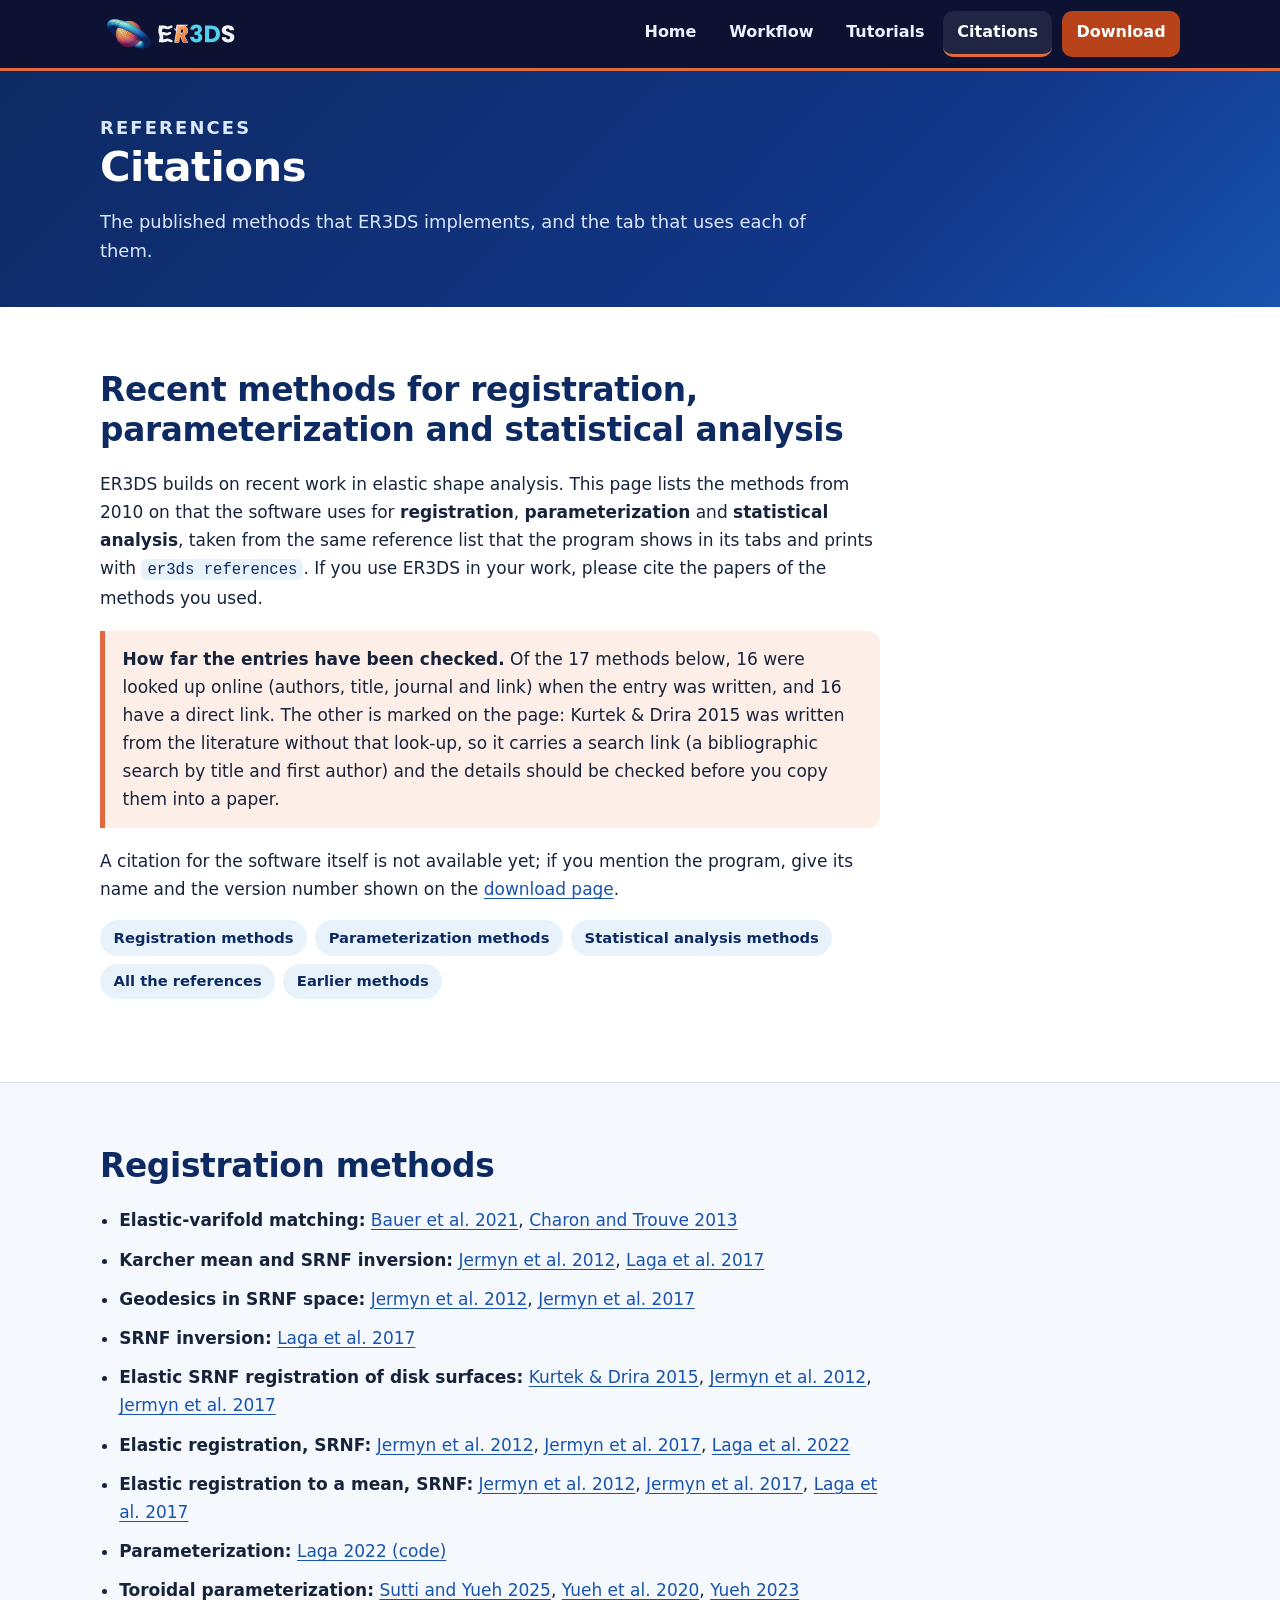
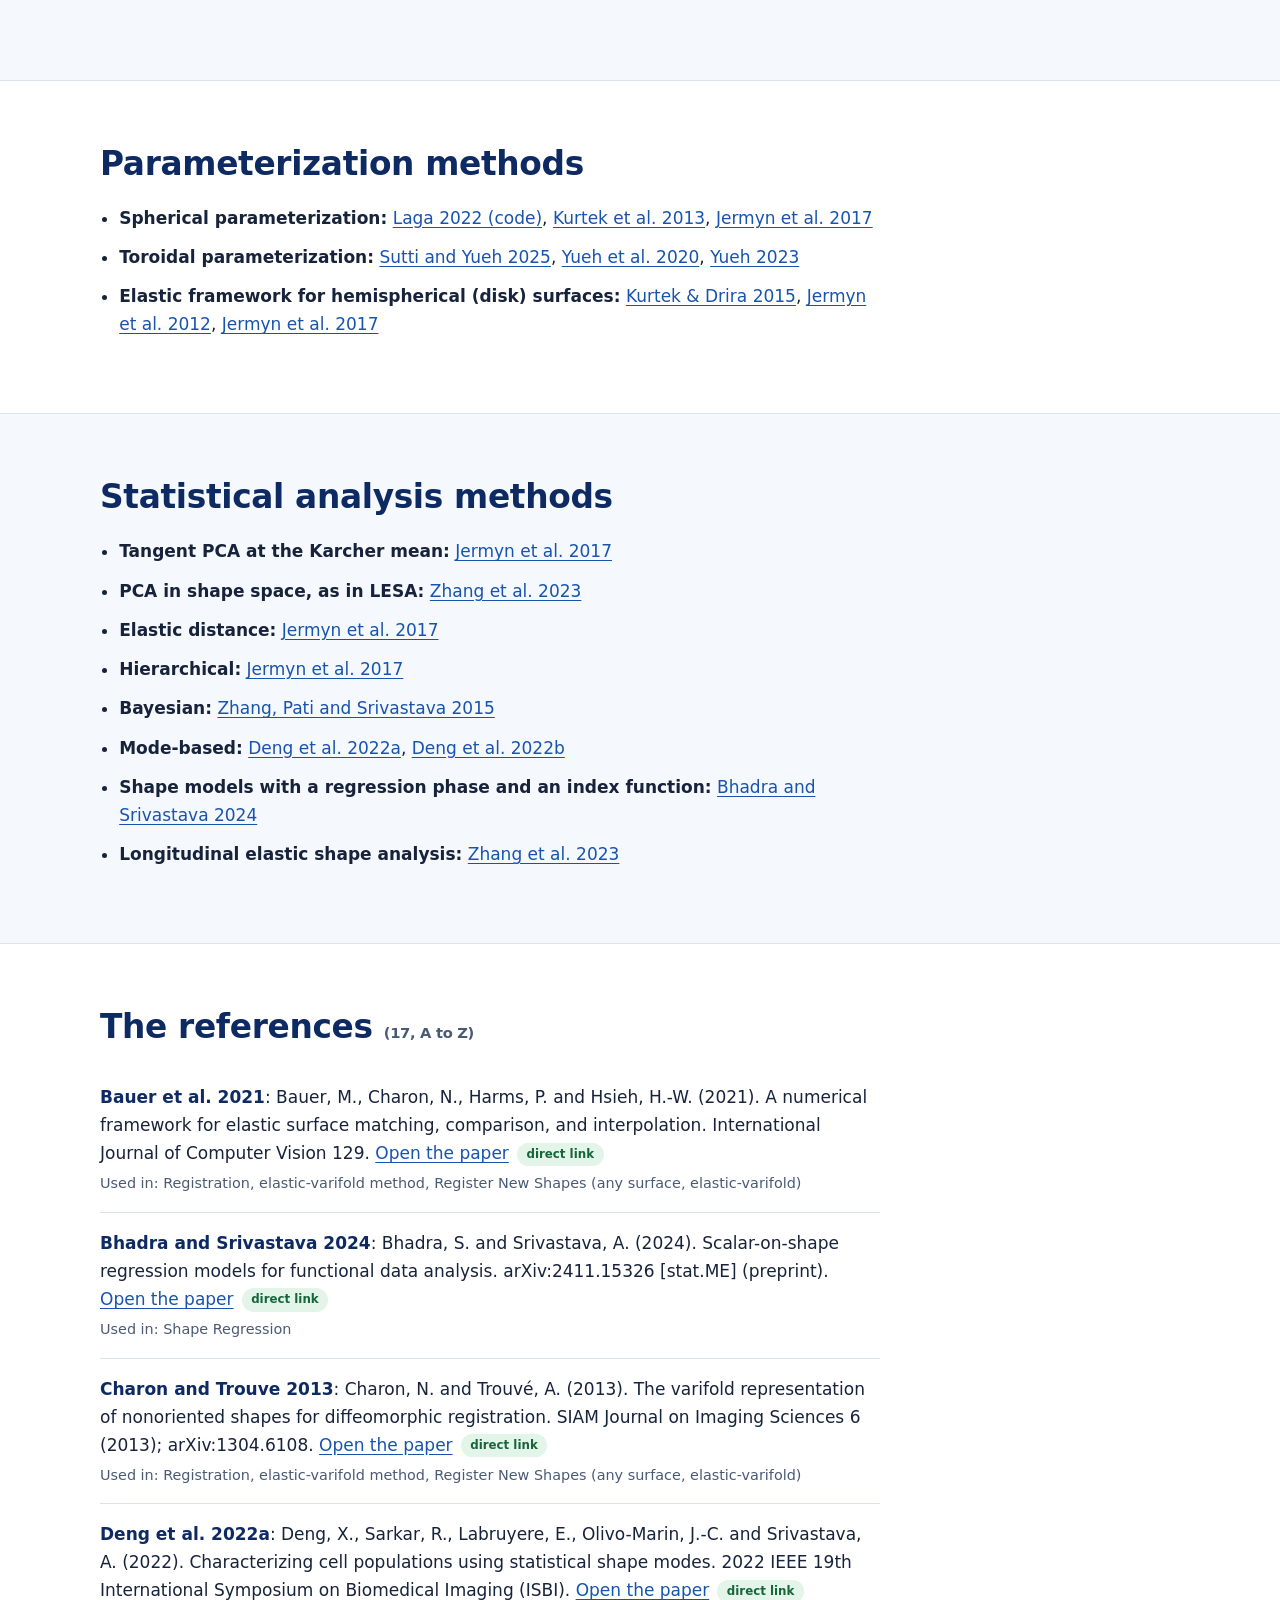
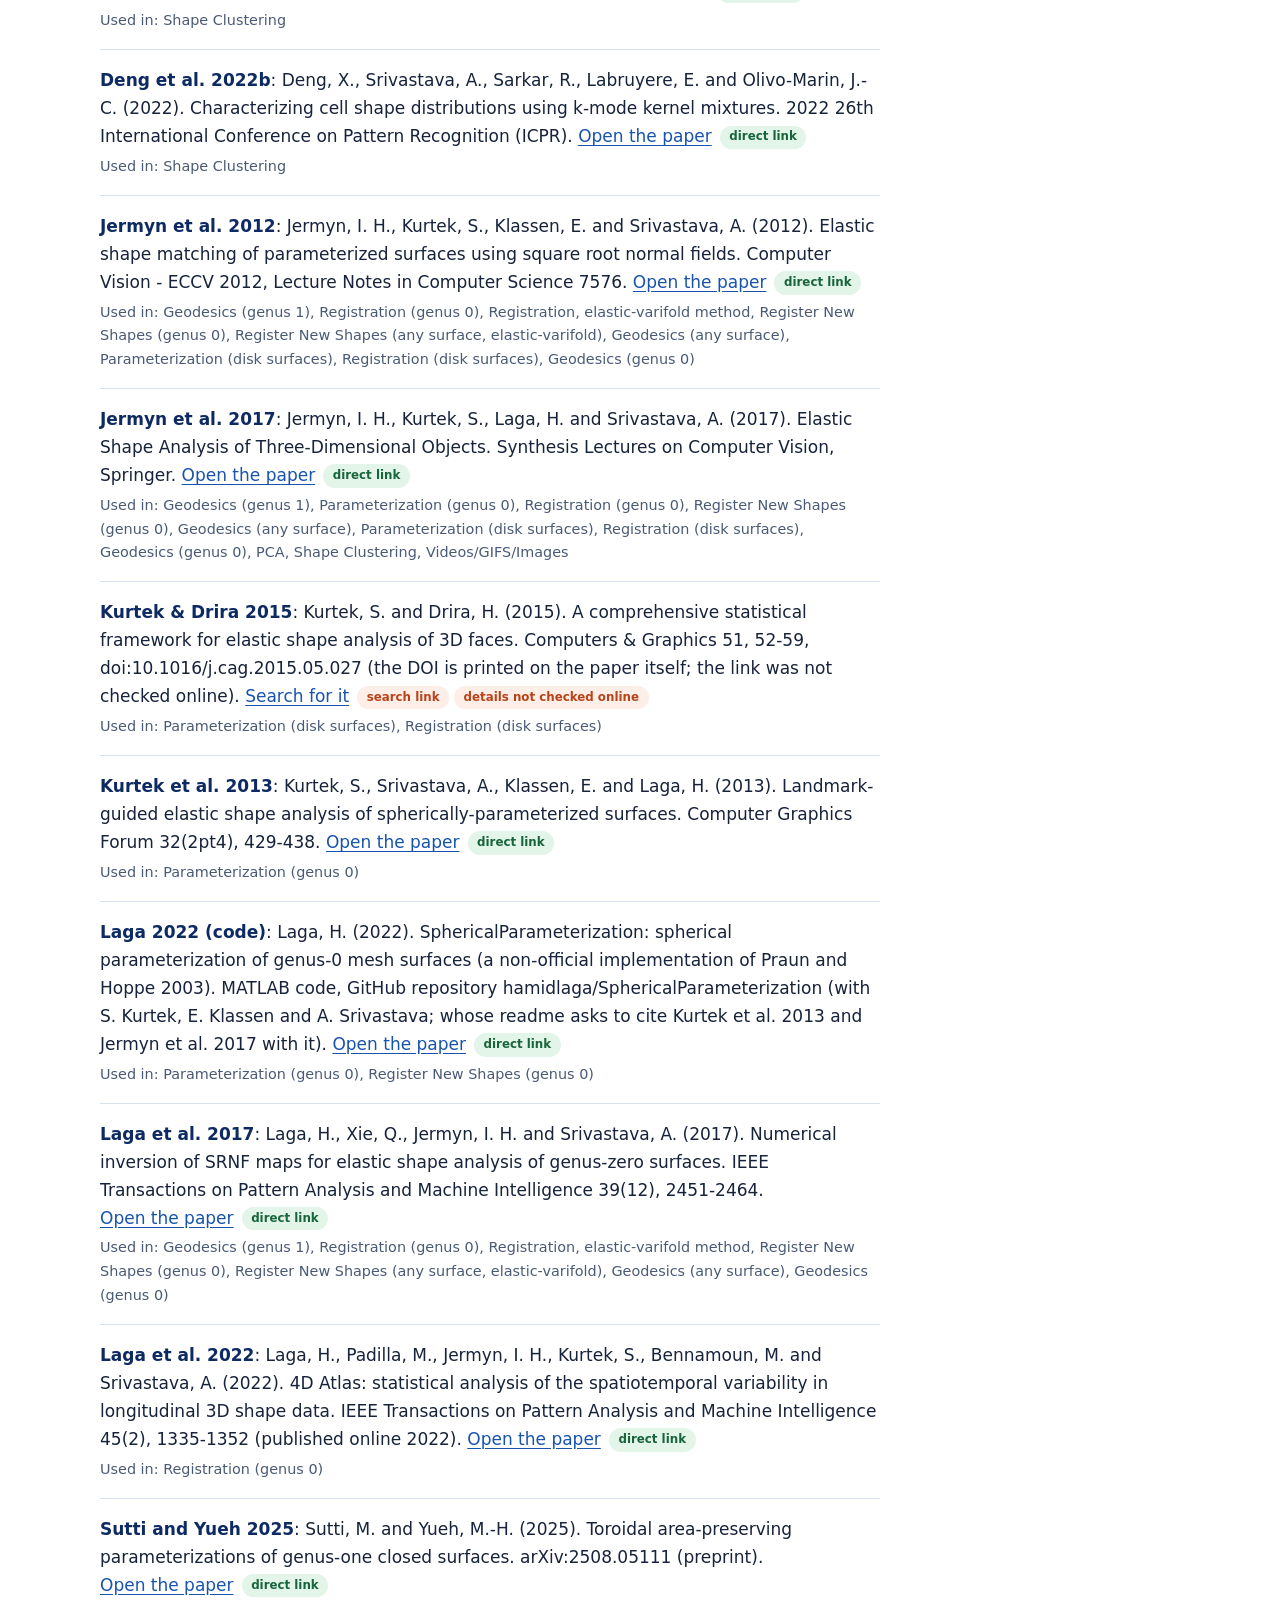
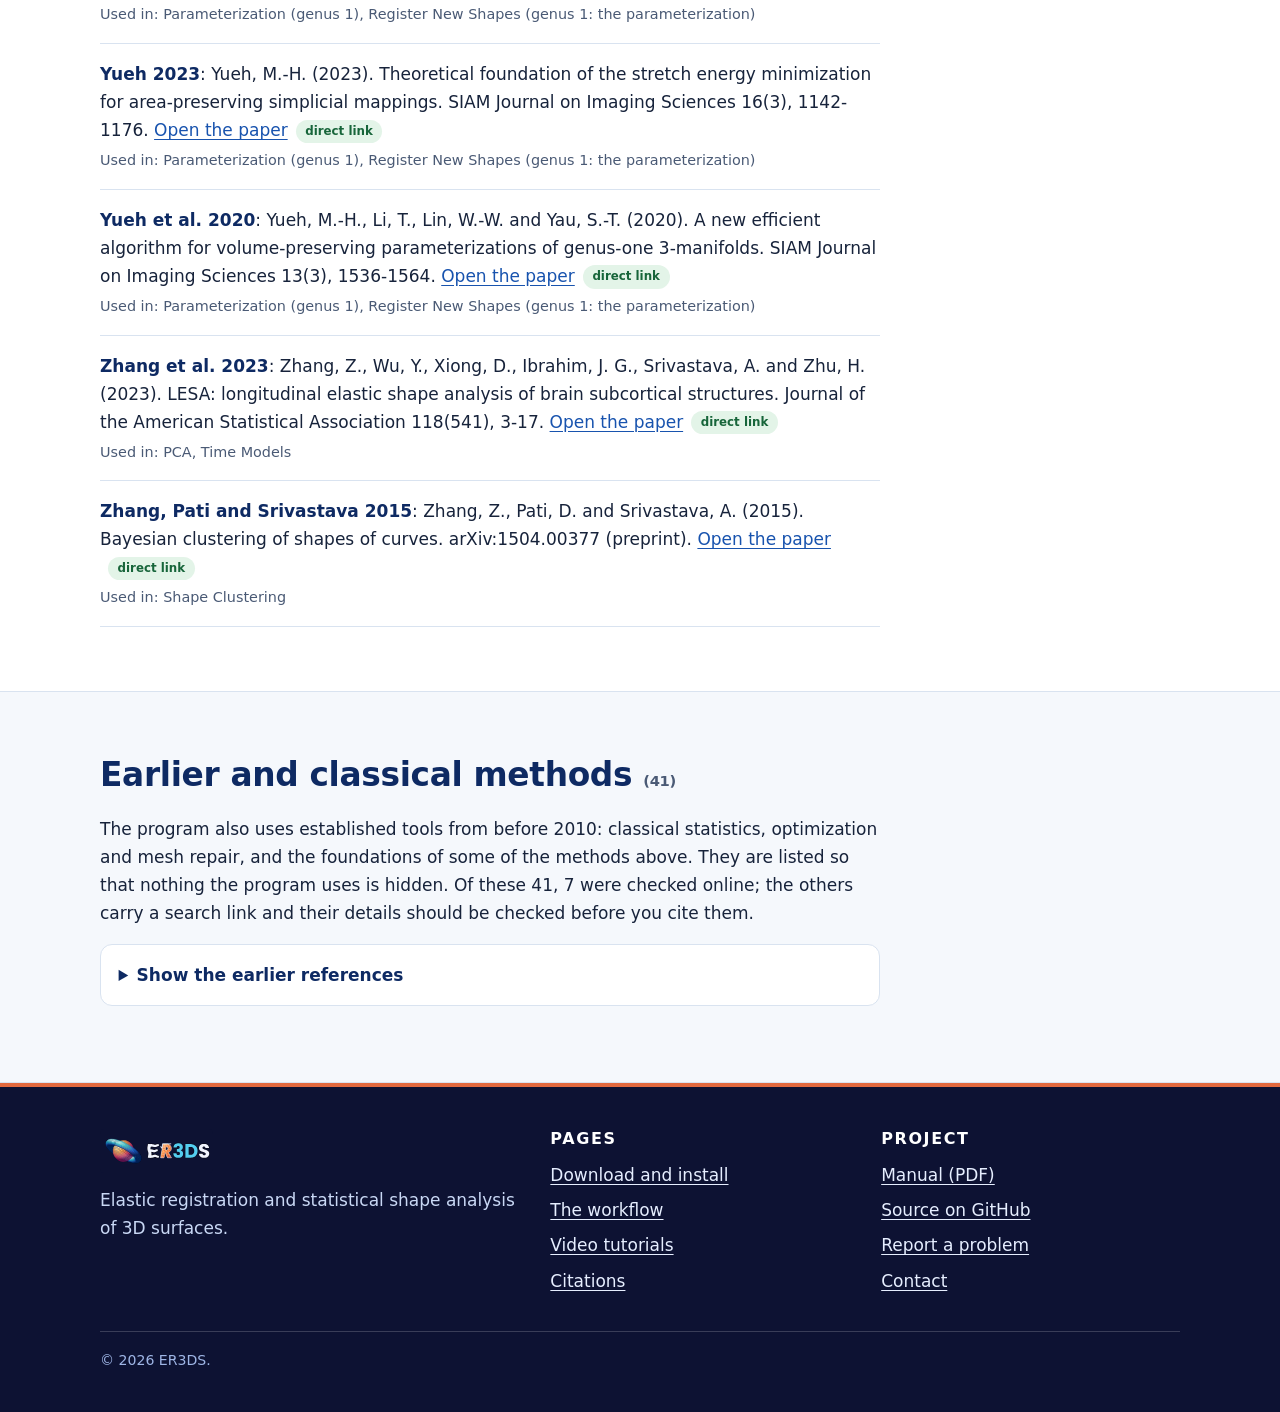
==== citations.html @ e9423f09 "Add files via upload" ====
<!DOCTYPE html>
<html lang="en">
<head>
<meta charset="utf-8">
<meta name="viewport" content="width=device-width, initial-scale=1">
<title>Citations: the methods behind ER3DS</title>
<meta name="description" content="The published methods used by ER3DS for registration, parameterization, statistics and visualization, with their references and the tab that uses each.">
<meta name="theme-color" content="#0e2a63">
<link rel="icon" href="favicon.ico" sizes="any">
<link rel="icon" type="image/png" sizes="32x32" href="assets/img/icon_32.png">
<link rel="apple-touch-icon" href="assets/img/icon_256.png">
<meta property="og:type" content="website">
<meta property="og:title" content="Citations: the methods behind ER3DS">
<meta property="og:description" content="The published methods used by ER3DS for registration, parameterization, statistics and visualization, with their references and the tab that uses each.">
<meta property="og:url" content="https://er3ds.github.io/er3ds/citations.html">
<meta property="og:image" content="https://er3ds.github.io/er3ds/assets/img/og-image.png">
<link rel="stylesheet" href="assets/css/style.css">
<script src="assets/js/site.js" defer></script>
</head>
<body>
<!-- CHROME:HEADER:START -->
<a class="skip" href="#main">Skip to the content</a>
<header class="site-header">
  <div class="container">
    <a class="brand" href="index.html" aria-label="ER3DS, home page"><img src="assets/img/ER3DS_logo_lockup_dark.svg" alt="ER3DS" width="139" height="54"></a>
    <button class="nav-toggle" type="button" aria-controls="site-nav" aria-expanded="false">Menu</button>
    <nav class="site-nav" id="site-nav" aria-label="Main">
      <ul>
        <li><a href="index.html">Home</a></li>
        <li><a href="workflow.html">Workflow</a></li>
        <li><a href="tutorials.html">Tutorials</a></li>
        <li><a href="citations.html" aria-current="page">Citations</a></li>
        <li><a class="nav-cta" href="download.html">Download</a></li>
      </ul>
    </nav>
  </div>
</header>
<!-- CHROME:HEADER:END -->
<main id="main">
<div class="page-hero"><div class="container"><p class="eyebrow">References</p><h1>Citations</h1><p>The published methods that ER3DS implements, and the tab that uses each of them.</p></div></div>
<!-- CITATIONS:START (generated by tools/build_citations.py: do not edit by hand) -->
<section>
<div class="container narrow">
<h2>Recent methods for registration, parameterization and statistical analysis</h2>
<p>ER3DS builds on recent work in elastic shape analysis. This page lists the methods from 2010 on that the software uses for <strong>registration</strong>, <strong>parameterization</strong> and <strong>statistical analysis</strong>, taken from the same reference list that the program shows in its tabs and prints with <code>er3ds references</code>. If you use ER3DS in your work, please cite the papers of the methods you used.</p>
<div class="note"><p><strong>How far the entries have been checked.</strong> Of the 17 methods below, 16 were looked up online (authors, title, journal and link) when the entry was written, and 16 have a direct link. The other is marked on the page: Kurtek &amp; Drira 2015 was written from the literature without that look-up, so it carries a search link (a bibliographic search by title and first author) and the details should be checked before you copy them into a paper.</p></div>
<p>A citation for the software itself is not available yet; if you mention the program, give its name and the version number shown on the <a href="download.html">download page</a>.</p>
<ul class="toc" aria-label="Jump to a part of the page"><li><a href="#registration">Registration methods</a></li><li><a href="#parameterization">Parameterization methods</a></li><li><a href="#statistics">Statistical analysis methods</a></li><li><a href="#references">All the references</a></li><li><a href="#older">Earlier methods</a></li></ul>
</div>
</section>
<section id="registration" class="section-soft">
<div class="container narrow">
<h2>Registration methods</h2>
<ul class="what">
<li><strong>Elastic-varifold matching:</strong> <a href="#ref-bauer2021">Bauer et al. 2021</a>, <a href="#ref-charon2013">Charon and Trouve 2013</a></li>
<li><strong>Karcher mean and SRNF inversion:</strong> <a href="#ref-jermyn2012">Jermyn et al. 2012</a>, <a href="#ref-laga2017">Laga et al. 2017</a></li>
<li><strong>Geodesics in SRNF space:</strong> <a href="#ref-jermyn2012">Jermyn et al. 2012</a>, <a href="#ref-jermyn2017">Jermyn et al. 2017</a></li>
<li><strong>SRNF inversion:</strong> <a href="#ref-laga2017">Laga et al. 2017</a></li>
<li><strong>Elastic SRNF registration of disk surfaces:</strong> <a href="#ref-kurtek2015">Kurtek &amp; Drira 2015</a>, <a href="#ref-jermyn2012">Jermyn et al. 2012</a>, <a href="#ref-jermyn2017">Jermyn et al. 2017</a></li>
<li><strong>Elastic registration, SRNF:</strong> <a href="#ref-jermyn2012">Jermyn et al. 2012</a>, <a href="#ref-jermyn2017">Jermyn et al. 2017</a>, <a href="#ref-laga2022">Laga et al. 2022</a></li>
<li><strong>Elastic registration to a mean, SRNF:</strong> <a href="#ref-jermyn2012">Jermyn et al. 2012</a>, <a href="#ref-jermyn2017">Jermyn et al. 2017</a>, <a href="#ref-laga2017">Laga et al. 2017</a></li>
<li><strong>Parameterization:</strong> <a href="#ref-laga2022code">Laga 2022 (code)</a></li>
<li><strong>Toroidal parameterization:</strong> <a href="#ref-sutti2025">Sutti and Yueh 2025</a>, <a href="#ref-yueh2020">Yueh et al. 2020</a>, <a href="#ref-yueh2023">Yueh 2023</a></li>
</ul>
</div>
</section>
<section id="parameterization">
<div class="container narrow">
<h2>Parameterization methods</h2>
<ul class="what">
<li><strong>Spherical parameterization:</strong> <a href="#ref-laga2022code">Laga 2022 (code)</a>, <a href="#ref-kurtek2013">Kurtek et al. 2013</a>, <a href="#ref-jermyn2017">Jermyn et al. 2017</a></li>
<li><strong>Toroidal parameterization:</strong> <a href="#ref-sutti2025">Sutti and Yueh 2025</a>, <a href="#ref-yueh2020">Yueh et al. 2020</a>, <a href="#ref-yueh2023">Yueh 2023</a></li>
<li><strong>Elastic framework for hemispherical (disk) surfaces:</strong> <a href="#ref-kurtek2015">Kurtek &amp; Drira 2015</a>, <a href="#ref-jermyn2012">Jermyn et al. 2012</a>, <a href="#ref-jermyn2017">Jermyn et al. 2017</a></li>
</ul>
</div>
</section>
<section id="statistics" class="section-soft">
<div class="container narrow">
<h2>Statistical analysis methods</h2>
<ul class="what">
<li><strong>Tangent PCA at the Karcher mean:</strong> <a href="#ref-jermyn2017">Jermyn et al. 2017</a></li>
<li><strong>PCA in shape space, as in LESA:</strong> <a href="#ref-zhang2023">Zhang et al. 2023</a></li>
<li><strong>Elastic distance:</strong> <a href="#ref-jermyn2017">Jermyn et al. 2017</a></li>
<li><strong>Hierarchical:</strong> <a href="#ref-jermyn2017">Jermyn et al. 2017</a></li>
<li><strong>Bayesian:</strong> <a href="#ref-zhang2015">Zhang, Pati and Srivastava 2015</a></li>
<li><strong>Mode-based:</strong> <a href="#ref-deng2022">Deng et al. 2022a</a>, <a href="#ref-deng2022b">Deng et al. 2022b</a></li>
<li><strong>Shape models with a regression phase and an index function:</strong> <a href="#ref-bhadra2024">Bhadra and Srivastava 2024</a></li>
<li><strong>Longitudinal elastic shape analysis:</strong> <a href="#ref-zhang2023">Zhang et al. 2023</a></li>
</ul>
</div>
</section>
<section id="references">
<div class="container narrow">
<h2>The references <span class="muted small">(17, A to Z)</span></h2>
<ul class="cite-list">
<li id="ref-bauer2021"><span class="tag">Bauer et al. 2021</span>: Bauer, M., Charon, N., Harms, P. and Hsieh, H.-W. (2021). A numerical framework for elastic surface matching, comparison, and interpolation. International Journal of Computer Vision 129. <a class="link" href="https://doi.org/10.1007/s11263-021-01476-6" target="_blank" rel="noopener">Open the paper</a><span class="badge ok">direct link</span><div class="used">Used in: Registration, elastic-varifold method, Register New Shapes (any surface, elastic-varifold)</div></li>
<li id="ref-bhadra2024"><span class="tag">Bhadra and Srivastava 2024</span>: Bhadra, S. and Srivastava, A. (2024). Scalar-on-shape regression models for functional data analysis. arXiv:2411.15326 [stat.ME] (preprint). <a class="link" href="https://arxiv.org/abs/2411.15326" target="_blank" rel="noopener">Open the paper</a><span class="badge ok">direct link</span><div class="used">Used in: Shape Regression</div></li>
<li id="ref-charon2013"><span class="tag">Charon and Trouve 2013</span>: Charon, N. and Trouvé, A. (2013). The varifold representation of nonoriented shapes for diffeomorphic registration. SIAM Journal on Imaging Sciences 6 (2013); arXiv:1304.6108. <a class="link" href="https://arxiv.org/abs/1304.6108" target="_blank" rel="noopener">Open the paper</a><span class="badge ok">direct link</span><div class="used">Used in: Registration, elastic-varifold method, Register New Shapes (any surface, elastic-varifold)</div></li>
<li id="ref-deng2022"><span class="tag">Deng et al. 2022a</span>: Deng, X., Sarkar, R., Labruyere, E., Olivo-Marin, J.-C. and Srivastava, A. (2022). Characterizing cell populations using statistical shape modes. 2022 IEEE 19th International Symposium on Biomedical Imaging (ISBI). <a class="link" href="https://doi.org/10.1109/ISBI52829.2022.9761679" target="_blank" rel="noopener">Open the paper</a><span class="badge ok">direct link</span><div class="used">Used in: Shape Clustering</div></li>
<li id="ref-deng2022b"><span class="tag">Deng et al. 2022b</span>: Deng, X., Srivastava, A., Sarkar, R., Labruyere, E. and Olivo-Marin, J.-C. (2022). Characterizing cell shape distributions using k-mode kernel mixtures. 2022 26th International Conference on Pattern Recognition (ICPR). <a class="link" href="https://doi.org/10.1109/ICPR56361.2022.9956604" target="_blank" rel="noopener">Open the paper</a><span class="badge ok">direct link</span><div class="used">Used in: Shape Clustering</div></li>
<li id="ref-jermyn2012"><span class="tag">Jermyn et al. 2012</span>: Jermyn, I. H., Kurtek, S., Klassen, E. and Srivastava, A. (2012). Elastic shape matching of parameterized surfaces using square root normal fields. Computer Vision - ECCV 2012, Lecture Notes in Computer Science 7576. <a class="link" href="https://doi.org/10.1007/978-3-642-33715-4_58" target="_blank" rel="noopener">Open the paper</a><span class="badge ok">direct link</span><div class="used">Used in: Geodesics (genus 1), Registration (genus 0), Registration, elastic-varifold method, Register New Shapes (genus 0), Register New Shapes (any surface, elastic-varifold), Geodesics (any surface), Parameterization (disk surfaces), Registration (disk surfaces), Geodesics (genus 0)</div></li>
<li id="ref-jermyn2017"><span class="tag">Jermyn et al. 2017</span>: Jermyn, I. H., Kurtek, S., Laga, H. and Srivastava, A. (2017). Elastic Shape Analysis of Three-Dimensional Objects. Synthesis Lectures on Computer Vision, Springer. <a class="link" href="https://doi.org/10.1007/978-3-031-01819-0" target="_blank" rel="noopener">Open the paper</a><span class="badge ok">direct link</span><div class="used">Used in: Geodesics (genus 1), Parameterization (genus 0), Registration (genus 0), Register New Shapes (genus 0), Geodesics (any surface), Parameterization (disk surfaces), Registration (disk surfaces), Geodesics (genus 0), PCA, Shape Clustering, Videos/GIFS/Images</div></li>
<li id="ref-kurtek2015"><span class="tag">Kurtek &amp; Drira 2015</span>: Kurtek, S. and Drira, H. (2015). A comprehensive statistical framework for elastic shape analysis of 3D faces. Computers &amp; Graphics 51, 52-59, doi:10.1016/j.cag.2015.05.027 (the DOI is printed on the paper itself; the link was not checked online). <a class="link" href="https://search.crossref.org/search/works?q=A%20comprehensive%20statistical%20framework%20for%20elastic%20shape%20analysis%20of%203D%20faces%20Kurtek&amp;from_ui=yes" target="_blank" rel="noopener">Search for it</a><span class="badge search">search link</span><span class="badge search">details not checked online</span><div class="used">Used in: Parameterization (disk surfaces), Registration (disk surfaces)</div></li>
<li id="ref-kurtek2013"><span class="tag">Kurtek et al. 2013</span>: Kurtek, S., Srivastava, A., Klassen, E. and Laga, H. (2013). Landmark-guided elastic shape analysis of spherically-parameterized surfaces. Computer Graphics Forum 32(2pt4), 429-438. <a class="link" href="https://doi.org/10.1111/cgf.12063" target="_blank" rel="noopener">Open the paper</a><span class="badge ok">direct link</span><div class="used">Used in: Parameterization (genus 0)</div></li>
<li id="ref-laga2022code"><span class="tag">Laga 2022 (code)</span>: Laga, H. (2022). SphericalParameterization: spherical parameterization of genus-0 mesh surfaces (a non-official implementation of Praun and Hoppe 2003). MATLAB code, GitHub repository hamidlaga/SphericalParameterization (with S. Kurtek, E. Klassen and A. Srivastava; whose readme asks to cite Kurtek et al. 2013 and Jermyn et al. 2017 with it). <a class="link" href="https://github.com/hamidlaga/SphericalParameterization" target="_blank" rel="noopener">Open the paper</a><span class="badge ok">direct link</span><div class="used">Used in: Parameterization (genus 0), Register New Shapes (genus 0)</div></li>
<li id="ref-laga2017"><span class="tag">Laga et al. 2017</span>: Laga, H., Xie, Q., Jermyn, I. H. and Srivastava, A. (2017). Numerical inversion of SRNF maps for elastic shape analysis of genus-zero surfaces. IEEE Transactions on Pattern Analysis and Machine Intelligence 39(12), 2451-2464. <a class="link" href="https://doi.org/10.1109/TPAMI.2016.2647596" target="_blank" rel="noopener">Open the paper</a><span class="badge ok">direct link</span><div class="used">Used in: Geodesics (genus 1), Registration (genus 0), Registration, elastic-varifold method, Register New Shapes (genus 0), Register New Shapes (any surface, elastic-varifold), Geodesics (any surface), Geodesics (genus 0)</div></li>
<li id="ref-laga2022"><span class="tag">Laga et al. 2022</span>: Laga, H., Padilla, M., Jermyn, I. H., Kurtek, S., Bennamoun, M. and Srivastava, A. (2022). 4D Atlas: statistical analysis of the spatiotemporal variability in longitudinal 3D shape data. IEEE Transactions on Pattern Analysis and Machine Intelligence 45(2), 1335-1352 (published online 2022). <a class="link" href="https://doi.org/10.1109/TPAMI.2022.3163720" target="_blank" rel="noopener">Open the paper</a><span class="badge ok">direct link</span><div class="used">Used in: Registration (genus 0)</div></li>
<li id="ref-sutti2025"><span class="tag">Sutti and Yueh 2025</span>: Sutti, M. and Yueh, M.-H. (2025). Toroidal area-preserving parameterizations of genus-one closed surfaces. arXiv:2508.05111 (preprint). <a class="link" href="https://arxiv.org/abs/2508.05111" target="_blank" rel="noopener">Open the paper</a><span class="badge ok">direct link</span><div class="used">Used in: Parameterization (genus 1), Register New Shapes (genus 1: the parameterization)</div></li>
<li id="ref-yueh2023"><span class="tag">Yueh 2023</span>: Yueh, M.-H. (2023). Theoretical foundation of the stretch energy minimization for area-preserving simplicial mappings. SIAM Journal on Imaging Sciences 16(3), 1142-1176. <a class="link" href="https://doi.org/10.1137/22M1505062" target="_blank" rel="noopener">Open the paper</a><span class="badge ok">direct link</span><div class="used">Used in: Parameterization (genus 1), Register New Shapes (genus 1: the parameterization)</div></li>
<li id="ref-yueh2020"><span class="tag">Yueh et al. 2020</span>: Yueh, M.-H., Li, T., Lin, W.-W. and Yau, S.-T. (2020). A new efficient algorithm for volume-preserving parameterizations of genus-one 3-manifolds. SIAM Journal on Imaging Sciences 13(3), 1536-1564. <a class="link" href="https://doi.org/10.1137/19M1301096" target="_blank" rel="noopener">Open the paper</a><span class="badge ok">direct link</span><div class="used">Used in: Parameterization (genus 1), Register New Shapes (genus 1: the parameterization)</div></li>
<li id="ref-zhang2023"><span class="tag">Zhang et al. 2023</span>: Zhang, Z., Wu, Y., Xiong, D., Ibrahim, J. G., Srivastava, A. and Zhu, H. (2023). LESA: longitudinal elastic shape analysis of brain subcortical structures. Journal of the American Statistical Association 118(541), 3-17. <a class="link" href="https://doi.org/10.1080/01621459.2022.2102984" target="_blank" rel="noopener">Open the paper</a><span class="badge ok">direct link</span><div class="used">Used in: PCA, Time Models</div></li>
<li id="ref-zhang2015"><span class="tag">Zhang, Pati and Srivastava 2015</span>: Zhang, Z., Pati, D. and Srivastava, A. (2015). Bayesian clustering of shapes of curves. arXiv:1504.00377 (preprint). <a class="link" href="https://arxiv.org/abs/1504.00377" target="_blank" rel="noopener">Open the paper</a><span class="badge ok">direct link</span><div class="used">Used in: Shape Clustering</div></li>
</ul>
</div>
</section>
<section class="section-soft" id="older">
<div class="container narrow">
<h2>Earlier and classical methods <span class="muted small">(41)</span></h2>
<p>The program also uses established tools from before 2010: classical statistics, optimization and mesh repair, and the foundations of some of the methods above. They are listed so that nothing the program uses is hidden. Of these 41, 7 were checked online; the others carry a search link and their details should be checked before you cite them.</p>
<details><summary>Show the earlier references</summary>
<ul class="cite-list">
<li id="ref-akaike1974"><span class="tag">Akaike 1974</span>: Akaike, H. (1974). A new look at the statistical model identification. IEEE Transactions on Automatic Control 19(6), 716-723. <a class="link" href="https://search.crossref.org/search/works?q=A%20new%20look%20at%20the%20statistical%20model%20identification%20Akaike&amp;from_ui=yes" target="_blank" rel="noopener">Search for it</a><span class="badge search">search link</span><span class="badge search">details not checked online</span><div class="used">Used in: Time Models</div></li>
<li id="ref-aldous1985"><span class="tag">Aldous 1985</span>: Aldous, D. J. (1985). Exchangeability and related topics. Ecole d&#x27;Ete de Probabilites de Saint-Flour XIII, Lecture Notes in Mathematics 1117, 1-198, Springer. <a class="link" href="https://search.crossref.org/search/works?q=Exchangeability%20and%20related%20topics%20Aldous&amp;from_ui=yes" target="_blank" rel="noopener">Search for it</a><span class="badge search">search link</span><span class="badge search">details not checked online</span><div class="used">Used in: Shape Clustering</div></li>
<li id="ref-arthur2007"><span class="tag">Arthur and Vassilvitskii 2007</span>: Arthur, D. and Vassilvitskii, S. (2007). k-means++: the advantages of careful seeding. Proceedings of the 18th ACM-SIAM Symposium on Discrete Algorithms, 1027-1035. <a class="link" href="https://search.crossref.org/search/works?q=k-means%2B%2B%3A%20the%20advantages%20of%20careful%20seeding%20Arthur&amp;from_ui=yes" target="_blank" rel="noopener">Search for it</a><span class="badge search">search link</span><span class="badge search">details not checked online</span><div class="used">Used in: Shape Clustering</div></li>
<li id="ref-barequet1995"><span class="tag">Barequet and Sharir 1995</span>: Barequet, G. and Sharir, M. (1995). Filling gaps in the boundary of a polyhedron. Computer Aided Geometric Design 12(2), 207-229. <a class="link" href="https://search.crossref.org/search/works?q=Filling%20gaps%20in%20the%20boundary%20of%20a%20polyhedron%20Barequet&amp;from_ui=yes" target="_blank" rel="noopener">Search for it</a><span class="badge search">search link</span><span class="badge search">details not checked online</span><div class="used">Used in: Preprocessing (genus 0), Preprocessing (genus 1), Preprocessing (disk surfaces), Preprocessing (any surface)</div></li>
<li id="ref-besl1992"><span class="tag">Besl and McKay 1992</span>: Besl, P. J. and McKay, N. D. (1992). A method for registration of 3-D shapes. IEEE Transactions on Pattern Analysis and Machine Intelligence 14(2), 239-256. <a class="link" href="https://search.crossref.org/search/works?q=A%20method%20for%20registration%20of%203-D%20shapes%20Besl&amp;from_ui=yes" target="_blank" rel="noopener">Search for it</a><span class="badge search">search link</span><span class="badge search">details not checked online</span><div class="used">Used in: Parameterization (genus 0), Register New Shapes (genus 0), Parameterization (disk surfaces)</div></li>
<li id="ref-dempster1977"><span class="tag">Dempster et al. 1977</span>: Dempster, A. P., Laird, N. M. and Rubin, D. B. (1977). Maximum likelihood from incomplete data via the EM algorithm. Journal of the Royal Statistical Society B 39(1), 1-38. <a class="link" href="https://search.crossref.org/search/works?q=Maximum%20likelihood%20from%20incomplete%20data%20via%20the%20EM%20algorithm%20Dempster&amp;from_ui=yes" target="_blank" rel="noopener">Search for it</a><span class="badge search">search link</span><span class="badge search">details not checked online</span><div class="used">Used in: Shape Clustering</div></li>
<li id="ref-efron1979"><span class="tag">Efron 1979</span>: Efron, B. (1979). Bootstrap methods: another look at the jackknife. Annals of Statistics 7(1), 1-26. <a class="link" href="https://search.crossref.org/search/works?q=Bootstrap%20methods%3A%20another%20look%20at%20the%20jackknife%20Efron&amp;from_ui=yes" target="_blank" rel="noopener">Search for it</a><span class="badge search">search link</span><span class="badge search">details not checked online</span><div class="used">Used in: Shape Regression, Time Models</div></li>
<li id="ref-eilers1996"><span class="tag">Eilers and Marx 1996</span>: Eilers, P. H. C. and Marx, B. D. (1996). Flexible smoothing with B-splines and penalties. Statistical Science 11(2), 89-121. <a class="link" href="https://search.crossref.org/search/works?q=Flexible%20smoothing%20with%20B-splines%20and%20penalties%20Eilers&amp;from_ui=yes" target="_blank" rel="noopener">Search for it</a><span class="badge search">search link</span><span class="badge search">details not checked online</span><div class="used">Used in: Time Models</div></li>
<li id="ref-fan1996"><span class="tag">Fan and Gijbels 1996</span>: Fan, J. and Gijbels, I. (1996). Local Polynomial Modelling and Its Applications. Chapman and Hall. <a class="link" href="https://search.crossref.org/search/works?q=Local%20Polynomial%20Modelling%20and%20Its%20Applications%20Fan&amp;from_ui=yes" target="_blank" rel="noopener">Search for it</a><span class="badge search">search link</span><span class="badge search">details not checked online</span><div class="used">Used in: Time Models</div></li>
<li id="ref-fletcher2004"><span class="tag">Fletcher et al. 2004</span>: Fletcher, P. T., Lu, C., Pizer, S. M. and Joshi, S. (2004). Principal geodesic analysis for the study of nonlinear statistics of shape. IEEE Transactions on Medical Imaging 23(8), 995-1005. <a class="link" href="https://doi.org/10.1109/TMI.2004.831793" target="_blank" rel="noopener">Open the paper</a><span class="badge ok">direct link</span><div class="used">Used in: PCA</div></li>
<li id="ref-floater2003"><span class="tag">Floater 2003</span>: Floater, M. S. (2003). Mean value coordinates. Computer Aided Geometric Design 20(1), 19-27. <a class="link" href="https://search.crossref.org/search/works?q=Mean%20value%20coordinates%20Floater&amp;from_ui=yes" target="_blank" rel="noopener">Search for it</a><span class="badge search">search link</span><span class="badge search">details not checked online</span><div class="used">Used in: Parameterization (genus 0), Parameterization (disk surfaces)</div></li>
<li id="ref-freedman1983"><span class="tag">Freedman and Lane 1983</span>: Freedman, D. and Lane, D. (1983). A nonstochastic interpretation of reported significance levels. Journal of Business and Economic Statistics 1(4), 292-298. <a class="link" href="https://search.crossref.org/search/works?q=A%20nonstochastic%20interpretation%20of%20reported%20significance%20levels%20Freedman&amp;from_ui=yes" target="_blank" rel="noopener">Search for it</a><span class="badge search">search link</span><span class="badge search">details not checked online</span><div class="used">Used in: Shape Regression</div></li>
<li id="ref-garland1997"><span class="tag">Garland and Heckbert 1997</span>: Garland, M. and Heckbert, P. S. (1997). Surface simplification using quadric error metrics. SIGGRAPH &#x27;97, 209-216. <a class="link" href="https://doi.org/10.1145/258734.258849" target="_blank" rel="noopener">Open the paper</a><span class="badge ok">direct link</span><div class="used">Used in: Preprocessing (genus 0), Preprocessing (genus 1), Preprocessing (any surface)</div></li>
<li id="ref-geman1984"><span class="tag">Geman and Geman 1984</span>: Geman, S. and Geman, D. (1984). Stochastic relaxation, Gibbs distributions, and the Bayesian restoration of images. IEEE Transactions on Pattern Analysis and Machine Intelligence 6(6), 721-741. <a class="link" href="https://search.crossref.org/search/works?q=Stochastic%20relaxation%2C%20Gibbs%20distributions%2C%20and%20the%20Bayesian%20restoration%20of%20images%20Geman&amp;from_ui=yes" target="_blank" rel="noopener">Search for it</a><span class="badge search">search link</span><span class="badge search">details not checked online</span><div class="used">Used in: Shape Clustering</div></li>
<li id="ref-gotsman2003"><span class="tag">Gotsman et al. 2003</span>: Gotsman, C., Gu, X. and Sheffer, A. (2003). Fundamentals of spherical parameterization for 3D meshes. ACM Transactions on Graphics 22(3), 358-363. <a class="link" href="https://search.crossref.org/search/works?q=Fundamentals%20of%20spherical%20parameterization%20for%203D%20meshes%20Gotsman&amp;from_ui=yes" target="_blank" rel="noopener">Search for it</a><span class="badge search">search link</span><div class="used">Used in: Parameterization (genus 0)</div></li>
<li id="ref-hampel1974"><span class="tag">Hampel 1974</span>: Hampel, F. R. (1974). The influence curve and its role in robust estimation. Journal of the American Statistical Association 69(346), 383-393. <a class="link" href="https://search.crossref.org/search/works?q=The%20influence%20curve%20and%20its%20role%20in%20robust%20estimation%20Hampel&amp;from_ui=yes" target="_blank" rel="noopener">Search for it</a><span class="badge search">search link</span><span class="badge search">details not checked online</span><div class="used">Used in: Shape Clustering</div></li>
<li id="ref-hoerl1970"><span class="tag">Hoerl and Kennard 1970</span>: Hoerl, A. E. and Kennard, R. W. (1970). Ridge regression: biased estimation for nonorthogonal problems. Technometrics 12(1), 55-67. <a class="link" href="https://search.crossref.org/search/works?q=Ridge%20regression%3A%20biased%20estimation%20for%20nonorthogonal%20problems%20Hoerl&amp;from_ui=yes" target="_blank" rel="noopener">Search for it</a><span class="badge search">search link</span><span class="badge search">details not checked online</span><div class="used">Used in: Shape Regression</div></li>
<li id="ref-hubert1985"><span class="tag">Hubert and Arabie 1985</span>: Hubert, L. and Arabie, P. (1985). Comparing partitions. Journal of Classification 2, 193-218. <a class="link" href="https://search.crossref.org/search/works?q=Comparing%20partitions%20Hubert&amp;from_ui=yes" target="_blank" rel="noopener">Search for it</a><span class="badge search">search link</span><span class="badge search">details not checked online</span><div class="used">Used in: Shape Clustering</div></li>
<li id="ref-iglewicz1993"><span class="tag">Iglewicz and Hoaglin 1993</span>: Iglewicz, B. and Hoaglin, D. C. (1993). How to Detect and Handle Outliers. ASQC Quality Press. <a class="link" href="https://search.crossref.org/search/works?q=How%20to%20Detect%20and%20Handle%20Outliers%20Iglewicz&amp;from_ui=yes" target="_blank" rel="noopener">Search for it</a><span class="badge search">search link</span><span class="badge search">details not checked online</span><div class="used">Used in: Shape Clustering</div></li>
<li id="ref-karcher1977"><span class="tag">Karcher 1977</span>: Karcher, H. (1977). Riemannian center of mass and mollifier smoothing. Communications on Pure and Applied Mathematics 30(5), 509-541. <a class="link" href="https://search.crossref.org/search/works?q=Riemannian%20center%20of%20mass%20and%20mollifier%20smoothing%20Karcher&amp;from_ui=yes" target="_blank" rel="noopener">Search for it</a><span class="badge search">search link</span><span class="badge search">details not checked online</span><div class="used">Used in: Registration (genus 0), Registration, elastic-varifold method, Register New Shapes (any surface, elastic-varifold), Registration (disk surfaces), PCA</div></li>
<li id="ref-kaufman1990"><span class="tag">Kaufman and Rousseeuw 1990</span>: Kaufman, L. and Rousseeuw, P. J. (1990). Finding Groups in Data: An Introduction to Cluster Analysis. Wiley. <a class="link" href="https://search.crossref.org/search/works?q=Finding%20Groups%20in%20Data%3A%20An%20Introduction%20to%20Cluster%20Analysis%20Kaufman&amp;from_ui=yes" target="_blank" rel="noopener">Search for it</a><span class="badge search">search link</span><span class="badge search">details not checked online</span><div class="used">Used in: Shape Clustering</div></li>
<li id="ref-kazhdan2006"><span class="tag">Kazhdan et al. 2006</span>: Kazhdan, M., Bolitho, M. and Hoppe, H. (2006). Poisson surface reconstruction. Eurographics Symposium on Geometry Processing, 61-70. <a class="link" href="https://doi.org/10.2312/SGP/SGP06/061-070" target="_blank" rel="noopener">Open the paper</a><span class="badge ok">direct link</span><div class="used">Used in: Preprocessing (genus 0)</div></li>
<li id="ref-laird1982"><span class="tag">Laird and Ware 1982</span>: Laird, N. M. and Ware, J. H. (1982). Random-effects models for longitudinal data. Biometrics 38(4), 963-974. <a class="link" href="https://search.crossref.org/search/works?q=Random-effects%20models%20for%20longitudinal%20data%20Laird&amp;from_ui=yes" target="_blank" rel="noopener">Search for it</a><span class="badge search">search link</span><span class="badge search">details not checked online</span><div class="used">Used in: Time Models</div></li>
<li id="ref-liepa2003"><span class="tag">Liepa 2003</span>: Liepa, P. (2003). Filling holes in meshes. Eurographics Symposium on Geometry Processing, 200-205. <a class="link" href="https://doi.org/10.2312/SGP/SGP03/200-206" target="_blank" rel="noopener">Open the paper</a><span class="badge ok">direct link</span><div class="used">Used in: Preprocessing (genus 0), Preprocessing (genus 1), Preprocessing (disk surfaces), Preprocessing (any surface)</div></li>
<li id="ref-liu1989"><span class="tag">Liu and Nocedal 1989</span>: Liu, D. C. and Nocedal, J. (1989). On the limited memory BFGS method for large scale optimization. Mathematical Programming 45, 503-528. <a class="link" href="https://search.crossref.org/search/works?q=On%20the%20limited%20memory%20BFGS%20method%20for%20large%20scale%20optimization%20Liu&amp;from_ui=yes" target="_blank" rel="noopener">Search for it</a><span class="badge search">search link</span><span class="badge search">details not checked online</span><div class="used">Used in: Registration (genus 0)</div></li>
<li id="ref-lloyd1982"><span class="tag">Lloyd 1982</span>: Lloyd, S. P. (1982). Least squares quantization in PCM. IEEE Transactions on Information Theory 28(2), 129-137. <a class="link" href="https://search.crossref.org/search/works?q=Least%20squares%20quantization%20in%20PCM%20Lloyd&amp;from_ui=yes" target="_blank" rel="noopener">Search for it</a><span class="badge search">search link</span><span class="badge search">details not checked online</span><div class="used">Used in: Shape Clustering</div></li>
<li id="ref-marquardt1963"><span class="tag">Marquardt 1963</span>: Marquardt, D. W. (1963). An algorithm for least-squares estimation of nonlinear parameters. SIAM Journal on Applied Mathematics 11(2), 431-441. <a class="link" href="https://search.crossref.org/search/works?q=An%20algorithm%20for%20least-squares%20estimation%20of%20nonlinear%20parameters%20Marquardt&amp;from_ui=yes" target="_blank" rel="noopener">Search for it</a><span class="badge search">search link</span><span class="badge search">details not checked online</span><div class="used">Used in: Registration (genus 0), Registration (disk surfaces)</div></li>
<li id="ref-nelder1972"><span class="tag">Nelder and Wedderburn 1972</span>: Nelder, J. A. and Wedderburn, R. W. M. (1972). Generalized linear models. Journal of the Royal Statistical Society A 135(3), 370-384. <a class="link" href="https://search.crossref.org/search/works?q=Generalized%20linear%20models%20Nelder&amp;from_ui=yes" target="_blank" rel="noopener">Search for it</a><span class="badge search">search link</span><span class="badge search">details not checked online</span><div class="used">Used in: Shape Regression</div></li>
<li id="ref-ng2002"><span class="tag">Ng et al. 2002</span>: Ng, A. Y., Jordan, M. I. and Weiss, Y. (2002). On spectral clustering: analysis and an algorithm. Advances in Neural Information Processing Systems 14, 849-856. <a class="link" href="https://search.crossref.org/search/works?q=On%20spectral%20clustering%3A%20analysis%20and%20an%20algorithm%20Ng&amp;from_ui=yes" target="_blank" rel="noopener">Search for it</a><span class="badge search">search link</span><span class="badge search">details not checked online</span><div class="used">Used in: Shape Clustering</div></li>
<li id="ref-patterson1971"><span class="tag">Patterson and Thompson 1971</span>: Patterson, H. D. and Thompson, R. (1971). Recovery of inter-block information when block sizes are unequal. Biometrika 58(3), 545-554. <a class="link" href="https://search.crossref.org/search/works?q=Recovery%20of%20inter-block%20information%20when%20block%20sizes%20are%20unequal%20Patterson&amp;from_ui=yes" target="_blank" rel="noopener">Search for it</a><span class="badge search">search link</span><span class="badge search">details not checked online</span><div class="used">Used in: Time Models</div></li>
<li id="ref-praun2003"><span class="tag">Praun and Hoppe 2003</span>: Praun, E. and Hoppe, H. (2003). Spherical parametrization and remeshing. ACM Transactions on Graphics (SIGGRAPH) 22(3). <a class="link" href="https://www.hhoppe.com/proj/sphereparam/" target="_blank" rel="noopener">Open the paper</a><span class="badge ok">direct link</span><div class="used">Used in: Parameterization (genus 0), Register New Shapes (genus 0)</div></li>
<li id="ref-rand1971"><span class="tag">Rand 1971</span>: Rand, W. M. (1971). Objective criteria for the evaluation of clustering methods. Journal of the American Statistical Association 66(336), 846-850. <a class="link" href="https://search.crossref.org/search/works?q=Objective%20criteria%20for%20the%20evaluation%20of%20clustering%20methods%20Rand&amp;from_ui=yes" target="_blank" rel="noopener">Search for it</a><span class="badge search">search link</span><span class="badge search">details not checked online</span><div class="used">Used in: Shape Clustering</div></li>
<li id="ref-rousseeuw1987"><span class="tag">Rousseeuw 1987</span>: Rousseeuw, P. J. (1987). Silhouettes: a graphical aid to the interpretation and validation of cluster analysis. Journal of Computational and Applied Mathematics 20, 53-65. <a class="link" href="https://search.crossref.org/search/works?q=Silhouettes%3A%20a%20graphical%20aid%20to%20the%20interpretation%20and%20validation%20of%20cluster%20analysis%20Rousseeuw&amp;from_ui=yes" target="_blank" rel="noopener">Search for it</a><span class="badge search">search link</span><span class="badge search">details not checked online</span><div class="used">Used in: Shape Clustering</div></li>
<li id="ref-ruppert2003"><span class="tag">Ruppert et al. 2003</span>: Ruppert, D., Wand, M. P. and Carroll, R. J. (2003). Semiparametric Regression. Cambridge University Press. <a class="link" href="https://search.crossref.org/search/works?q=Semiparametric%20Regression%20Ruppert&amp;from_ui=yes" target="_blank" rel="noopener">Search for it</a><span class="badge search">search link</span><span class="badge search">details not checked online</span><div class="used">Used in: Time Models</div></li>
<li id="ref-sander2001"><span class="tag">Sander et al. 2001</span>: Sander, P. V., Snyder, J., Gortler, S. J. and Hoppe, H. (2001). Texture mapping progressive meshes. SIGGRAPH 2001, 409-416. <a class="link" href="https://search.crossref.org/search/works?q=Texture%20mapping%20progressive%20meshes%20Sander&amp;from_ui=yes" target="_blank" rel="noopener">Search for it</a><span class="badge search">search link</span><span class="badge search">details not checked online</span><div class="used">Used in: Parameterization (genus 0)</div></li>
<li id="ref-schwarz1978"><span class="tag">Schwarz 1978</span>: Schwarz, G. (1978). Estimating the dimension of a model. Annals of Statistics 6(2), 461-464. <a class="link" href="https://search.crossref.org/search/works?q=Estimating%20the%20dimension%20of%20a%20model%20Schwarz&amp;from_ui=yes" target="_blank" rel="noopener">Search for it</a><span class="badge search">search link</span><span class="badge search">details not checked online</span><div class="used">Used in: Shape Clustering</div></li>
<li id="ref-stone1974"><span class="tag">Stone 1974</span>: Stone, M. (1974). Cross-validatory choice and assessment of statistical predictions. Journal of the Royal Statistical Society B 36(2), 111-147. <a class="link" href="https://search.crossref.org/search/works?q=Cross-validatory%20choice%20and%20assessment%20of%20statistical%20predictions%20Stone&amp;from_ui=yes" target="_blank" rel="noopener">Search for it</a><span class="badge search">search link</span><span class="badge search">details not checked online</span><div class="used">Used in: Shape Regression</div></li>
<li id="ref-strehl2002"><span class="tag">Strehl and Ghosh 2002</span>: Strehl, A. and Ghosh, J. (2002). Cluster ensembles - a knowledge reuse framework for combining multiple partitions. Journal of Machine Learning Research 3, 583-617. <a class="link" href="https://search.crossref.org/search/works?q=Cluster%20ensembles%20-%20a%20knowledge%20reuse%20framework%20for%20combining%20multiple%20partitions%20Strehl&amp;from_ui=yes" target="_blank" rel="noopener">Search for it</a><span class="badge search">search link</span><span class="badge search">details not checked online</span><div class="used">Used in: Shape Clustering</div></li>
<li id="ref-tutte1963"><span class="tag">Tutte 1963</span>: Tutte, W. T. (1963). How to draw a graph. Proceedings of the London Mathematical Society s3-13(1), 743-767. <a class="link" href="https://search.crossref.org/search/works?q=How%20to%20draw%20a%20graph%20Tutte&amp;from_ui=yes" target="_blank" rel="noopener">Search for it</a><span class="badge search">search link</span><span class="badge search">details not checked online</span><div class="used">Used in: Parameterization (genus 0)</div></li>
<li id="ref-ward1963"><span class="tag">Ward 1963</span>: Ward, J. H. (1963). Hierarchical grouping to optimize an objective function. Journal of the American Statistical Association 58(301), 236-244. <a class="link" href="https://search.crossref.org/search/works?q=Hierarchical%20grouping%20to%20optimize%20an%20objective%20function%20Ward&amp;from_ui=yes" target="_blank" rel="noopener">Search for it</a><span class="badge search">search link</span><span class="badge search">details not checked online</span><div class="used">Used in: Shape Clustering</div></li>
<li id="ref-yao2005"><span class="tag">Yao, Mueller and Wang 2005</span>: Yao, F., Müller, H.-G. and Wang, J.-L. (2005). Functional data analysis for sparse longitudinal data. Journal of the American Statistical Association 100(470), 577-590. <a class="link" href="https://doi.org/10.1198/016214504000001745" target="_blank" rel="noopener">Open the paper</a><span class="badge ok">direct link</span><div class="used">Used in: Time Models</div></li>
</ul>
</details>
</div>
</section>
<!-- CITATIONS:END -->

</main>
<!-- CHROME:FOOTER:START -->
<footer class="site-footer">
  <div class="container">
    <div class="cols">
      <div>
        <img src="assets/img/ER3DS_logo_lockup_dark.svg" alt="ER3DS" width="113" height="44">
        <p>Elastic registration and statistical shape analysis of 3D surfaces.</p>
      </div>
      <div>
        <h2>Pages</h2>
        <ul>
          <li><a href="download.html">Download and install</a></li>
          <li><a href="workflow.html">The workflow</a></li>
          <li><a href="tutorials.html">Video tutorials</a></li>
          <li><a href="citations.html">Citations</a></li>
        </ul>
      </div>
      <div>
        <h2>Project</h2>
        <ul>
          <li><a href="downloads/ER3DS_manual.pdf" data-release-link="manual">Manual (PDF)</a></li>
          <li><a href="download.html" data-site="github" hidden>Source on GitHub</a></li>
          <li><a href="download.html" data-site="issues" hidden>Report a problem</a></li>
          <li><a href="download.html" data-site="contact" hidden>Contact</a></li>
        </ul>
      </div>
    </div>
    <p class="fine">&copy; <span data-year>2026</span> ER3DS. <span data-site-text="license_note" hidden></span></p>
  </div>
</footer>
<!-- CHROME:FOOTER:END -->
</body>
</html>
---- assets/css/style.css ----
/* ER3DS website. Colors taken from the logo: navy #0e2a63, blue #1f82ca, orange #e2693e.
   No external fonts, scripts or images are loaded: everything is in this folder. */
:root {
  --navy: #0e2a63;
  --navy-2: #163b86;
  --bar: #0d1233;                /* the background of the dark logo lockup: the header and the footer have exactly this color, so the logo blends in */
  --blue: #1f82ca;
  --blue-text: #1853ae;          /* links on white: contrast above 7:1 */
  --sky: #e8f2fb;
  --sky-2: #d3e6f7;
  --orange: #e2693e;
  --orange-deep: #b8431a;        /* buttons with white text: contrast above 5:1 */
  --orange-soft: #fdeee7;
  --ink: #17233b;
  --muted: #4a5a75;
  --line: #d9e3f0;
  --soft: #f5f8fc;
  --white: #ffffff;
  --radius: 14px;
  --shadow: 0 1px 2px rgba(14, 42, 99, .06), 0 6px 20px rgba(14, 42, 99, .08);
  --shadow-lift: 0 2px 4px rgba(14, 42, 99, .08), 0 12px 28px rgba(14, 42, 99, .14);
  --maxw: 1120px;
  --font: system-ui, -apple-system, "Segoe UI", Roboto, "Helvetica Neue", Arial, sans-serif;
  --mono: ui-monospace, SFMono-Regular, Menlo, Consolas, "Liberation Mono", monospace;
  color-scheme: light;
}

*, *::before, *::after { box-sizing: border-box; }
html { scroll-behavior: smooth; -webkit-text-size-adjust: 100%; }
body { margin: 0; font-family: var(--font); font-size: 1.0625rem; line-height: 1.65; color: var(--ink); background: var(--white); }
img, svg, video { max-width: 100%; height: auto; }
a { color: var(--blue-text); text-underline-offset: 3px; }
a:hover { color: var(--navy); }
h1, h2, h3, h4 { color: var(--navy); line-height: 1.2; margin: 0 0 .6em; letter-spacing: -.01em; }
h1 { font-size: clamp(2rem, 4.2vw, 3rem); font-weight: 800; }
h2 { font-size: clamp(1.5rem, 2.8vw, 2.05rem); font-weight: 750; }
h3 { font-size: 1.2rem; font-weight: 700; }
p { margin: 0 0 1em; }
code { font-family: var(--mono); font-size: .92em; background: var(--sky); color: var(--navy); padding: .1em .38em; border-radius: 6px; }
:focus-visible { outline: 3px solid var(--orange); outline-offset: 2px; border-radius: 4px; }
.skip { position: absolute; left: -999px; top: 8px; background: var(--white); color: var(--navy); padding: .6rem 1rem; border-radius: 8px; z-index: 100; }
.skip:focus { left: 8px; }
.container { width: 100%; max-width: var(--maxw); margin: 0 auto; padding: 0 1.25rem; }
.narrow { max-width: 820px; }
.muted { color: var(--muted); }
.center { text-align: center; }
.small { font-size: .92rem; }

/* ------------------------------------------------------------------------------------------------ header */
.site-header { position: sticky; top: 0; z-index: 50; background: var(--bar); border-bottom: 3px solid var(--orange); }
.site-header .container { display: flex; align-items: center; justify-content: space-between; gap: 1rem; min-height: 68px; }
.brand { display: inline-flex; align-items: center; text-decoration: none; }
.brand img { height: 54px; width: auto; display: block; }
.nav-toggle { display: none; background: transparent; border: 2px solid rgba(255,255,255,.55); color: var(--white); border-radius: 10px; padding: .45rem .75rem; font: inherit; font-weight: 600; cursor: pointer; }
.nav-toggle:hover { background: rgba(255,255,255,.1); }
.site-nav ul { list-style: none; display: flex; gap: .25rem; margin: 0; padding: 0; flex-wrap: wrap; }
.site-nav a { display: block; color: #eaf1ff; text-decoration: none; font-weight: 600; font-size: 1rem; padding: .55rem .9rem; border-radius: 10px; border-bottom: 3px solid transparent; }
.site-nav a:hover { background: rgba(255,255,255,.12); color: var(--white); }
.site-nav a[aria-current="page"] { color: var(--white); border-bottom-color: var(--orange); background: rgba(255,255,255,.08); }
.site-nav a.nav-cta { background: var(--orange-deep); color: var(--white); margin-left: .35rem; }
.site-nav a.nav-cta:hover { background: #a43812; }

/* ------------------------------------------------------------------------------------------------ hero */
.hero { position: relative; overflow: hidden; color: var(--white); background: radial-gradient(1200px 520px at 85% -10%, #2a6fc2 0%, rgba(42,111,194,0) 60%), linear-gradient(135deg, var(--navy) 0%, #12378a 55%, #1853ae 100%); }
.hero::after { content: ""; position: absolute; right: -140px; top: -120px; width: 620px; height: 620px; border-radius: 50%; border: 54px solid rgba(255,255,255,.06); transform: rotate(-18deg) scale(1, .42); pointer-events: none; }
.hero .container { position: relative; z-index: 1; padding-top: clamp(3rem, 7vw, 5.5rem); padding-bottom: clamp(3rem, 7vw, 5.5rem); }
.hero h1 { color: var(--white); max-width: 17ch; }
.hero h1 .accent { color: #ff9a73; }
.hero .lead { font-size: clamp(1.1rem, 1.7vw, 1.3rem); max-width: 44rem; color: #dbe7ff; }
.hero-actions { display: flex; flex-wrap: wrap; gap: .85rem; margin-top: 1.7rem; }
.hero-note { margin-top: 1.1rem; font-size: .95rem; color: #bcd0f5; }
.page-hero { background: linear-gradient(135deg, var(--navy) 0%, #12378a 70%, #1853ae 100%); color: var(--white); }
.page-hero .container { padding-top: 2.6rem; padding-bottom: 2.6rem; }
.page-hero h1 { color: var(--white); font-size: clamp(1.9rem, 3.6vw, 2.6rem); margin-bottom: .35em; }
.page-hero p { color: #dbe7ff; max-width: 46rem; margin: 0; font-size: 1.12rem; }
.eyebrow { text-transform: uppercase; letter-spacing: .12em; font-size: .8rem; font-weight: 700; color: #ffb28f; margin-bottom: .7rem; }

/* ------------------------------------------------------------------------------------------------ buttons */
.btn { display: inline-flex; align-items: center; gap: .55rem; font: inherit; font-weight: 700; text-decoration: none; padding: .85rem 1.4rem; border-radius: 12px; border: 2px solid transparent; cursor: pointer; transition: transform .15s ease, background .15s ease, box-shadow .15s ease; }
.btn:hover { transform: translateY(-1px); }
.btn-primary { background: var(--orange-deep); color: var(--white); box-shadow: 0 6px 16px rgba(184, 67, 26, .35); }
.btn-primary:hover { background: #a43812; color: var(--white); }
.btn-light { background: rgba(255,255,255,.1); color: var(--white); border-color: rgba(255,255,255,.65); }
.btn-light:hover { background: rgba(255,255,255,.2); color: var(--white); }
.btn-outline { background: var(--white); color: var(--navy); border-color: var(--navy); }
.btn-outline:hover { background: var(--navy); color: var(--white); }
.btn svg { width: 1.2em; height: 1.2em; flex: none; }
.btn small { font-weight: 500; opacity: .9; }

/* ------------------------------------------------------------------------------------------------ sections and cards */
section { padding: clamp(2.6rem, 5vw, 4.2rem) 0; }
.section-soft { background: var(--soft); border-top: 1px solid var(--line); border-bottom: 1px solid var(--line); }
.section-head { max-width: 46rem; margin-bottom: 2rem; }
.section-head p { color: var(--muted); font-size: 1.1rem; }
.grid { display: grid; gap: 1.25rem; }
.grid-2 { grid-template-columns: repeat(2, minmax(0, 1fr)); }
.grid-3 { grid-template-columns: repeat(3, minmax(0, 1fr)); }
.grid-4 { grid-template-columns: repeat(4, minmax(0, 1fr)); }
.card { background: var(--white); border: 1px solid var(--line); border-radius: var(--radius); padding: 1.5rem; box-shadow: var(--shadow); }
a.card { text-decoration: none; color: inherit; display: block; transition: transform .15s ease, box-shadow .15s ease, border-color .15s ease; }
a.card:hover { transform: translateY(-3px); box-shadow: var(--shadow-lift); border-color: var(--blue); }
.card h3 { margin-bottom: .4em; }
.card p:last-child { margin-bottom: 0; }
.icon { width: 52px; height: 52px; border-radius: 14px; background: var(--sky); color: var(--navy); display: grid; place-items: center; margin-bottom: 1rem; }
.icon svg { width: 28px; height: 28px; }
.icon.orange { background: var(--orange-soft); color: var(--orange-deep); }
.pill { display: inline-block; font-size: .78rem; font-weight: 700; padding: .18rem .65rem; border-radius: 999px; background: var(--sky); color: var(--navy); letter-spacing: .02em; }
.pill.orange { background: var(--orange-soft); color: var(--orange-deep); }
.checklist { list-style: none; margin: 0; padding: 0; }
.checklist li { position: relative; padding-left: 1.7rem; margin-bottom: .5rem; }
.checklist li::before { content: ""; position: absolute; left: 0; top: .5em; width: .9rem; height: .9rem; border-radius: 50%; background: var(--orange); box-shadow: 0 0 0 4px var(--orange-soft); }

figure { margin: 0; }
.figure { background: var(--white); border: 1px solid var(--line); border-radius: var(--radius); padding: .75rem; box-shadow: var(--shadow); }
.figure img { display: block; width: 100%; border-radius: 8px; }
figcaption { font-size: .92rem; color: var(--muted); padding: .65rem .35rem .2rem; line-height: 1.5; }
figcaption strong { color: var(--navy); }

/* ------------------------------------------------------------------------------------------------ the workflow page */
.pipeline { margin: 0 auto; }
.steps { list-style: none; margin: 0; padding: 0; counter-reset: step; position: relative; }
.steps::before { content: ""; position: absolute; left: 25px; top: 10px; bottom: 10px; width: 3px; background: linear-gradient(var(--blue), var(--sky-2)); border-radius: 3px; }
.step { position: relative; padding-left: 78px; margin-bottom: 2.6rem; }
.step:last-child { margin-bottom: 0; }
.step-num { position: absolute; left: 0; top: 0; width: 52px; height: 52px; border-radius: 50%; display: grid; place-items: center; font-weight: 800; font-size: 1.25rem; color: var(--white); background: var(--navy); border: 4px solid var(--white); box-shadow: 0 0 0 3px var(--blue); }
.step-num.shared { background: var(--orange-deep); box-shadow: 0 0 0 3px var(--orange); }
.step h2 { font-size: 1.45rem; margin-bottom: .3em; }
.step .tag { margin-left: .6rem; vertical-align: middle; }
.step-body { display: grid; grid-template-columns: minmax(0, 1fr) minmax(0, 1.15fr); gap: 1.5rem; align-items: start; }
.step-body.single { grid-template-columns: minmax(0, 1fr); }
.step ul { margin: .4rem 0 0; padding-left: 1.2rem; }
.step li { margin-bottom: .3rem; }
.where { font-size: .92rem; color: var(--muted); }
.where strong { color: var(--navy); }

/* ------------------------------------------------------------------------------------------------ download page */
.download-box { display: grid; grid-template-columns: minmax(0, 1.2fr) minmax(0, 1fr); gap: 1.5rem; align-items: stretch; }
.download-main { background: linear-gradient(160deg, var(--navy) 0%, #163b86 100%); color: var(--white); border-radius: var(--radius); padding: 1.8rem; box-shadow: var(--shadow-lift); }
.download-main h2 { color: var(--white); margin-bottom: .2em; }
.download-main p { color: #dbe7ff; }
.facts { display: grid; grid-template-columns: auto 1fr; gap: .35rem 1rem; margin: 1.1rem 0 1.4rem; font-size: .98rem; }
.facts dt { color: #aac2ef; }
.facts dd { margin: 0; color: var(--white); word-break: break-all; }
.facts dd.mono { font-family: var(--mono); font-size: .8rem; }
.tabs [role="tablist"] { display: flex; gap: .35rem; border-bottom: 2px solid var(--line); margin-bottom: 1.2rem; flex-wrap: wrap; }
.tabs [role="tab"] { font: inherit; font-weight: 700; padding: .65rem 1.2rem; background: transparent; border: 0; border-bottom: 4px solid transparent; margin-bottom: -2px; color: var(--muted); cursor: pointer; border-radius: 10px 10px 0 0; }
.tabs [role="tab"]:hover { background: var(--sky); color: var(--navy); }
.tabs [role="tab"][aria-selected="true"] { color: var(--navy); border-bottom-color: var(--orange); background: var(--soft); }
.tabs [role="tabpanel"][hidden] { display: none; }
.code { position: relative; margin: .7rem 0 1.2rem; }
.code pre { margin: 0; background: #0b1f4a; color: #e8f0ff; border-radius: 12px; padding: 1rem 1.1rem; padding-right: 5.2rem; overflow-x: auto; font-family: var(--mono); font-size: .9rem; line-height: 1.6; border: 1px solid #1b3a82; }
.copy { position: absolute; top: .55rem; right: .55rem; font: inherit; font-size: .8rem; font-weight: 700; color: var(--white); background: rgba(255,255,255,.14); border: 1px solid rgba(255,255,255,.35); border-radius: 8px; padding: .3rem .7rem; cursor: pointer; }
.copy:hover { background: rgba(255,255,255,.26); }
.note { border-left: 5px solid var(--orange); background: var(--orange-soft); border-radius: 0 12px 12px 0; padding: .9rem 1.1rem; margin: 1.2rem 0; }
.note.blue { border-left-color: var(--blue); background: var(--sky); }
.note p:last-child { margin-bottom: 0; }
table { border-collapse: collapse; width: 100%; font-size: .98rem; }
th, td { text-align: left; padding: .7rem .9rem; border-bottom: 1px solid var(--line); vertical-align: top; }
th { background: var(--sky); color: var(--navy); }
.table-wrap { overflow-x: auto; border: 1px solid var(--line); border-radius: var(--radius); background: var(--white); }
details { background: var(--white); border: 1px solid var(--line); border-radius: 12px; padding: .2rem 1.1rem; margin-bottom: .75rem; }
summary { cursor: pointer; font-weight: 700; color: var(--navy); padding: .8rem 0; }
details[open] { box-shadow: var(--shadow); }

/* ------------------------------------------------------------------------------------------------ tutorials */
.video-card { overflow: hidden; padding: 0; }
.video-frame { position: relative; aspect-ratio: 16 / 9; background: linear-gradient(135deg, var(--navy), #1853ae); display: grid; place-items: center; color: var(--white); }
.video-frame iframe, .video-frame video { position: absolute; inset: 0; width: 100%; height: 100%; border: 0; }
.video-frame .play { font: inherit; border: 0; background: transparent; color: var(--white); display: grid; place-items: center; gap: .4rem; cursor: pointer; width: 100%; height: 100%; }
.video-frame .play svg { width: 64px; height: 64px; }
.video-body { padding: 1.1rem 1.3rem 1.3rem; }
.video-body h3 { margin-bottom: .25em; }
.placeholder-card { border: 2px dashed var(--sky-2); background: var(--soft); box-shadow: none; }
.soon { aspect-ratio: 16 / 9; border-radius: 10px; margin-bottom: 1rem; background: repeating-linear-gradient(135deg, var(--sky) 0 14px, #dcecfa 14px 28px); display: grid; place-items: center; color: var(--navy); font-weight: 800; letter-spacing: .08em; text-transform: uppercase; font-size: .9rem; }

/* ------------------------------------------------------------------------------------------------ citations */
.cite-list { list-style: none; margin: 0; padding: 0; }
.cite-list li { padding: 1rem 0; border-bottom: 1px solid var(--line); }
.cite-list .tag { font-weight: 800; color: var(--navy); }
.cite-list .used { font-size: .9rem; color: var(--muted); margin-top: .3rem; }
.cite-list .link { white-space: nowrap; }
.badge { display: inline-block; font-size: .74rem; font-weight: 700; border-radius: 999px; padding: .12rem .6rem; margin-left: .4rem; vertical-align: middle; }
.badge.ok { background: #e3f4e8; color: #17653a; }
.badge.search { background: var(--orange-soft); color: var(--orange-deep); }
.toc { display: flex; flex-wrap: wrap; gap: .5rem; margin: 1rem 0 0; padding: 0; list-style: none; }
.toc a { display: inline-block; padding: .35rem .85rem; border-radius: 999px; background: var(--sky); color: var(--navy); text-decoration: none; font-weight: 600; font-size: .92rem; }
.toc a:hover { background: var(--navy); color: var(--white); }
.cite-group { scroll-margin-top: 90px; }

/* ------------------------------------------------------------------------------------------------ footer */
.site-footer { background: var(--bar); color: #c9d8f5; padding: 2.6rem 0 1.6rem; margin-top: 0; border-top: 4px solid var(--orange); }
.site-footer .cols { display: grid; grid-template-columns: 1.4fr 1fr 1fr; gap: 2rem; }
.site-footer img { height: 44px; width: auto; display: block; margin-bottom: .8rem; }
.site-footer h2 { color: var(--white); font-size: 1rem; text-transform: uppercase; letter-spacing: .1em; margin-bottom: .8rem; }
.site-footer ul { list-style: none; margin: 0; padding: 0; }
.site-footer li { margin-bottom: .45rem; }
.site-footer a { color: #e6eeff; }
.site-footer a:hover { color: #ffb28f; }
.site-footer .fine { border-top: 1px solid rgba(255,255,255,.18); margin-top: 1.8rem; padding-top: 1.1rem; font-size: .88rem; color: #9fb6e6; }
[hidden] { display: none !important; }

/* ------------------------------------------------------------------------------------------------ small screens */
@media (max-width: 960px) {
  .grid-4 { grid-template-columns: repeat(2, minmax(0, 1fr)); }
  .grid-3 { grid-template-columns: repeat(2, minmax(0, 1fr)); }
  .download-box, .step-body { grid-template-columns: minmax(0, 1fr); }
}
@media (max-width: 760px) {
  .nav-toggle { display: inline-block; }
  .site-nav { display: none; position: absolute; left: 0; right: 0; top: 100%; background: var(--bar); border-bottom: 3px solid var(--orange); padding: .5rem 1rem 1rem; }
  .site-nav.open { display: block; }
  .site-nav ul { flex-direction: column; }
  .site-nav a.nav-cta { margin: .4rem 0 0; text-align: center; }
  .grid-2, .grid-3, .grid-4 { grid-template-columns: minmax(0, 1fr); }
  .site-footer .cols { grid-template-columns: minmax(0, 1fr); }
  .steps::before { left: 19px; }
  .step { padding-left: 62px; }
  .step-num { width: 40px; height: 40px; font-size: 1.05rem; }
  .brand img { height: 42px; }
}
@media (prefers-reduced-motion: reduce) {
  html { scroll-behavior: auto; }
  .btn, a.card { transition: none; }
  .btn:hover, a.card:hover { transform: none; }
}
@media print {
  .site-header, .site-footer, .hero-actions, .nav-toggle, .copy { display: none !important; }
  .hero, .page-hero { background: none; color: var(--ink); }
  .hero h1, .page-hero h1, .page-hero p { color: var(--ink); }
  a { color: var(--ink); }
}

/* ------------------------------------------------------------------------------------------------ the pipeline strip */
.flow { list-style: none; margin: 0; padding: 0; display: flex; flex-wrap: wrap; gap: .55rem .35rem; align-items: center; }
.flow li { display: flex; align-items: center; gap: .35rem; }
.flow .box { display: inline-flex; align-items: center; gap: .55rem; background: var(--white); border: 2px solid var(--blue); border-radius: 12px; padding: .55rem .9rem; font-weight: 700; color: var(--navy); text-decoration: none; box-shadow: var(--shadow); line-height: 1.25; }
.flow a.box:hover { border-color: var(--navy); background: var(--sky); color: var(--navy); }
.flow .n { flex: none; width: 28px; height: 28px; border-radius: 50%; background: var(--navy); color: var(--white); display: grid; place-items: center; font-size: .9rem; }
.flow .arrow { color: var(--orange-deep); font-size: 1.4rem; font-weight: 800; line-height: 1; }
.flow .box.shared { border-color: var(--orange); }
.flow .box.shared .n { background: var(--orange-deep); }
.flow-label { font-size: .85rem; font-weight: 700; text-transform: uppercase; letter-spacing: .1em; color: var(--muted); margin: 1.1rem 0 .5rem; }
.flow-label:first-child { margin-top: 0; }

/* ------------------------------------------------------------------------------------------------ refinements */
.code pre code { background: transparent; color: inherit; padding: 0; border-radius: 0; font-size: inherit; }
.container.narrow { margin-left: max(0px, calc((100% - var(--maxw)) / 2)); margin-right: auto; }
.container.narrow.center { margin-left: auto; margin-right: auto; }
.flow .box { padding: .5rem .75rem; font-size: .97rem; }
.flow .box.shared .n { width: 14px; height: 14px; }
.grid-figs { grid-template-columns: minmax(0, 1fr) minmax(0, 1.55fr); align-items: start; }
@media (max-width: 960px) { .grid-figs { grid-template-columns: minmax(0, 1fr); } }
.figure a.zoom { display: block; cursor: zoom-in; border-radius: 8px; }
.figure a.zoom:hover img { outline: 3px solid var(--sky-2); }

/* ------------------------------------------------------------------------------------------------ the citations page */
ul.what { padding-left: 1.2rem; margin: 0; }
ul.what li { margin-bottom: .7rem; }
.toc { margin-bottom: 1.2rem; }
.cite-list .badge { margin-left: .5rem; }
.cite-list .badge + .badge { margin-left: .3rem; }
details > .cite-list { margin-top: .5rem; }

/* ------------------------------------------------------------------------------------------------ the download facts */
.facts > div { display: contents; }
.btn.disabled { opacity: .55; pointer-events: none; }
.download-main .note, .download-main .note p, .download-main .note strong { color: var(--ink); }
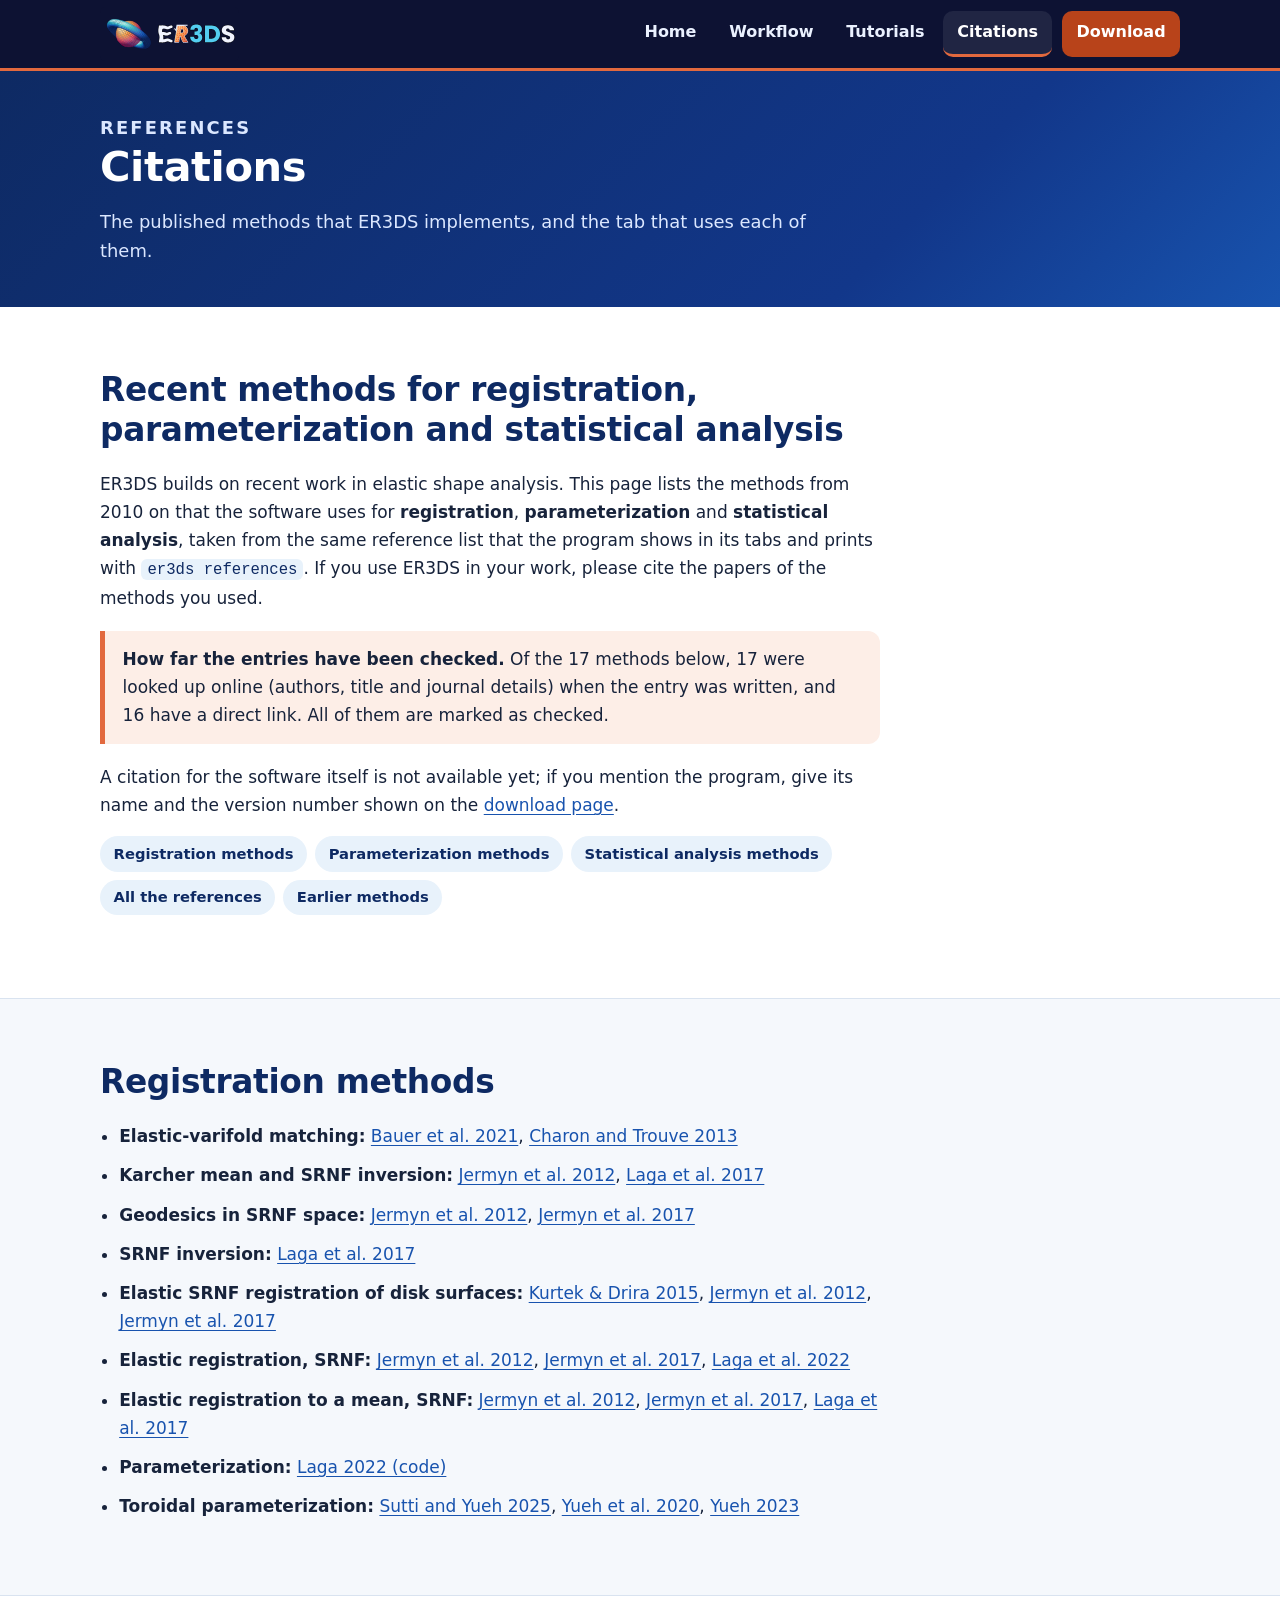
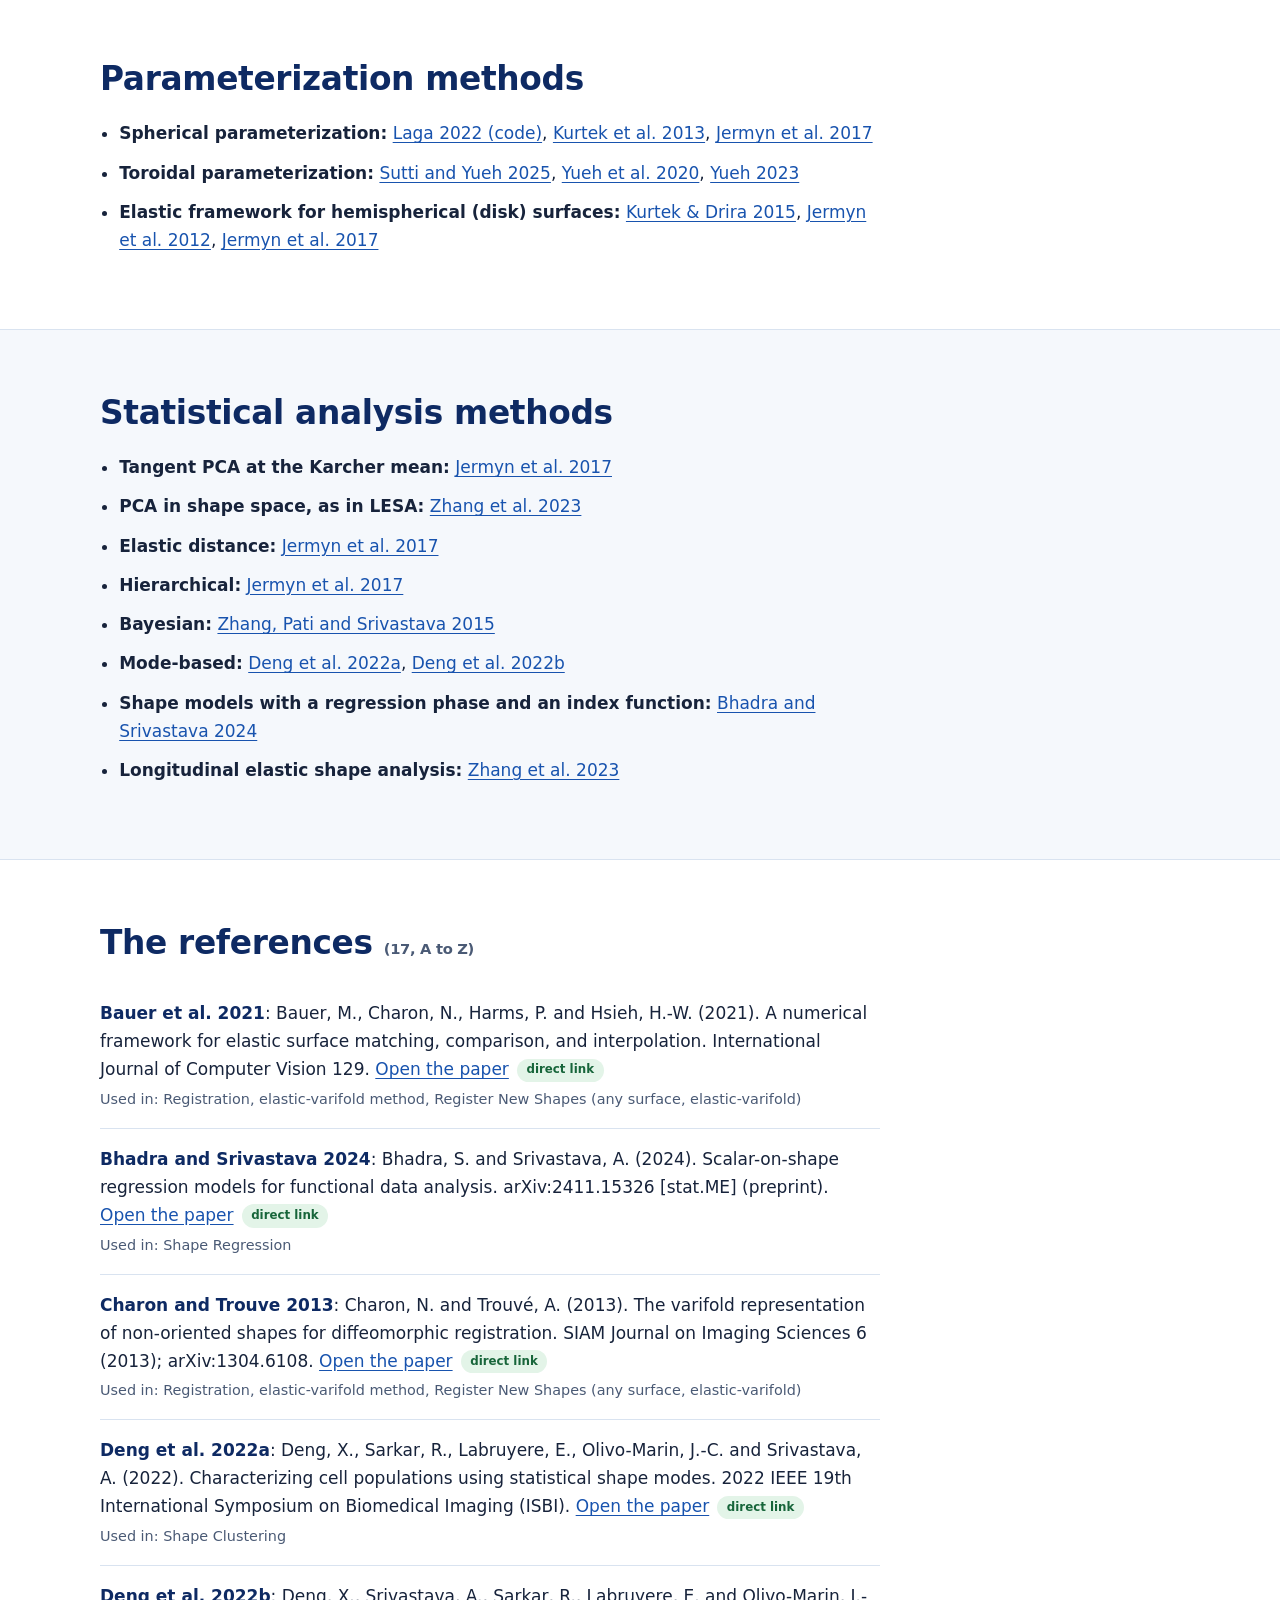
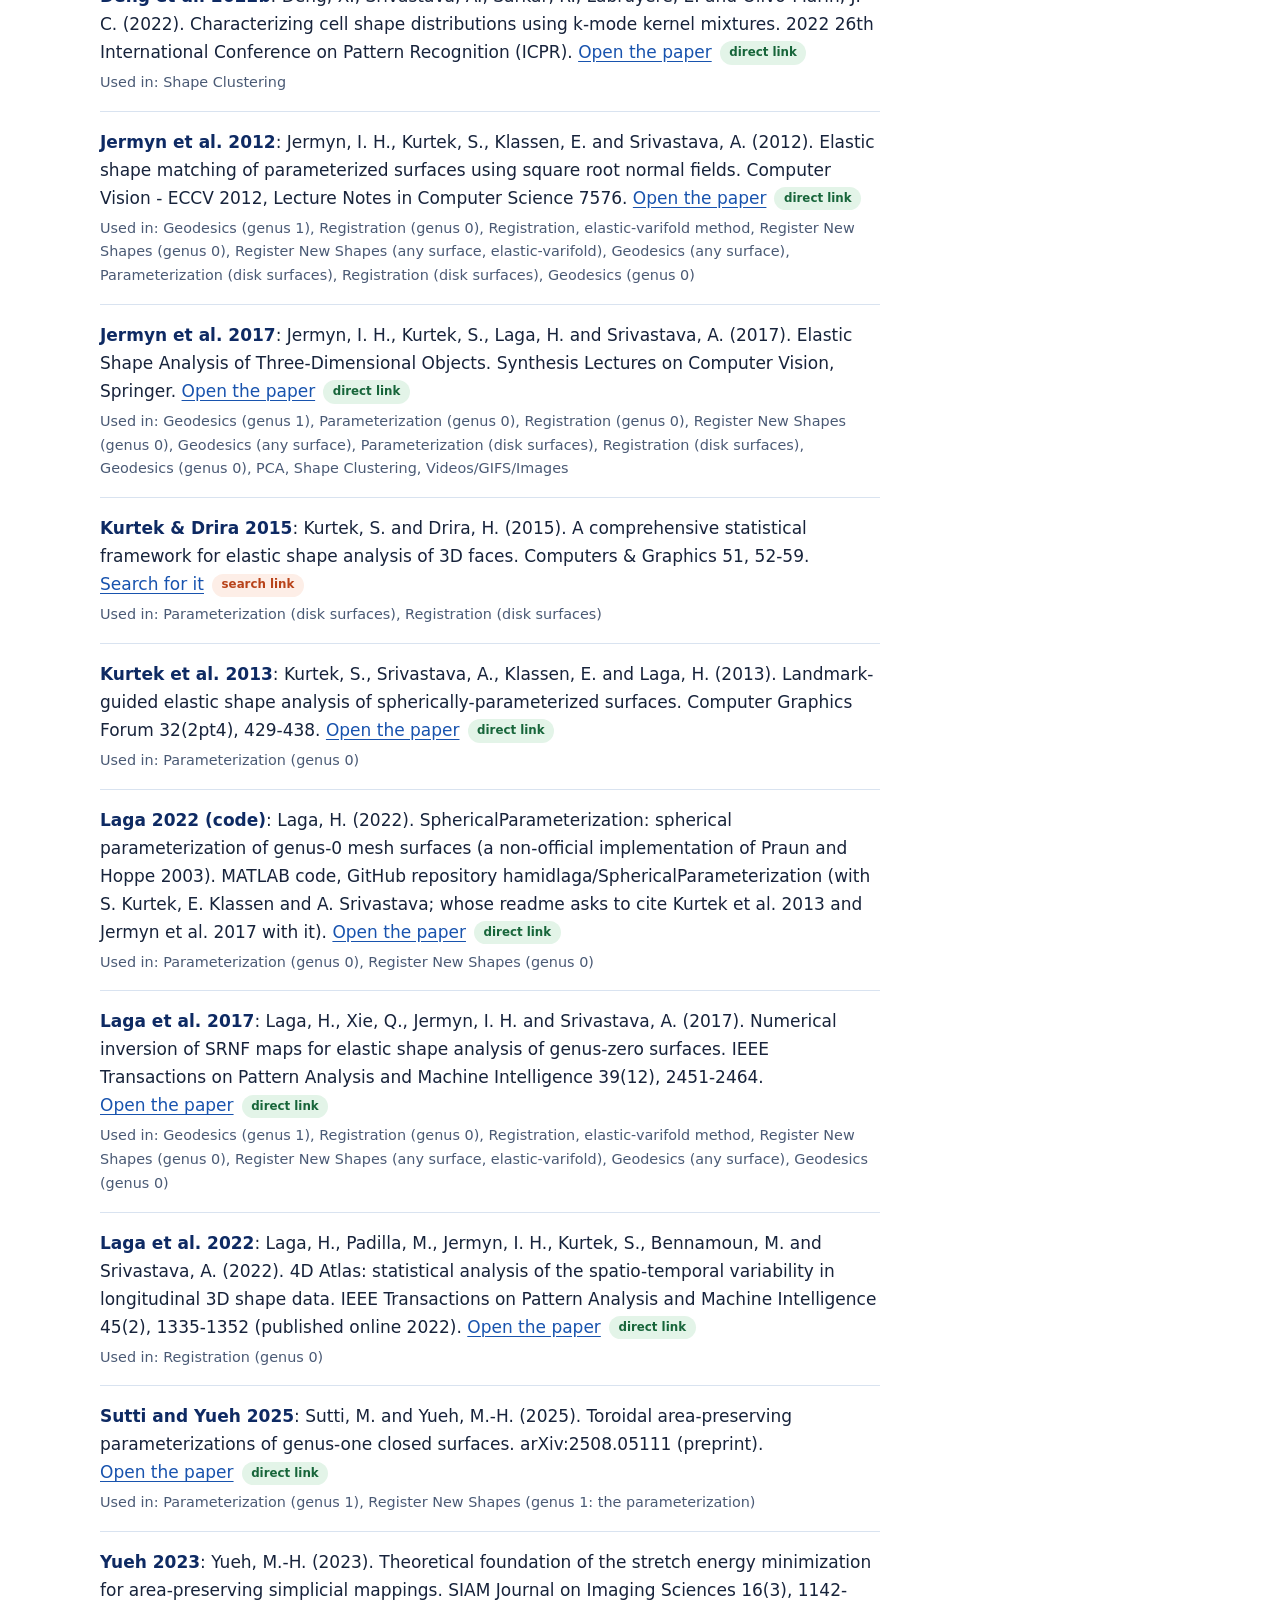
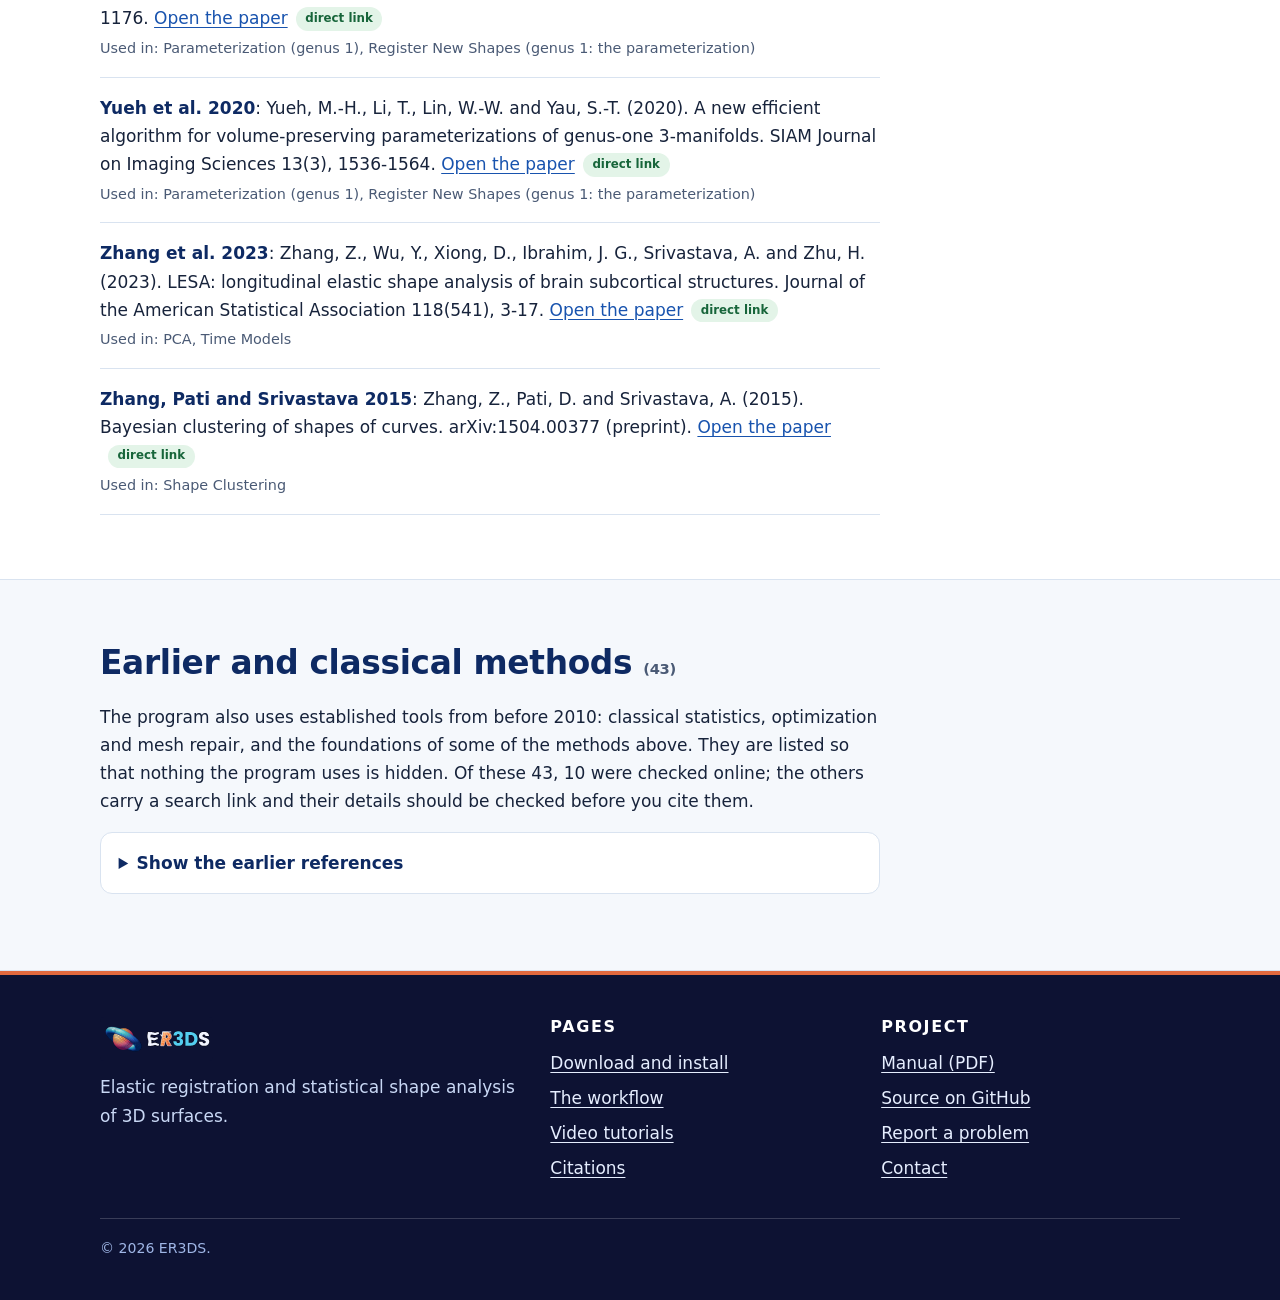
==== commit 27879707: "Add files via upload" ====
--- a/citations.html
+++ b/citations.html
@@ -12,8 +12,8 @@
 <meta property="og:type" content="website">
 <meta property="og:title" content="Citations: the methods behind ER3DS">
 <meta property="og:description" content="The published methods used by ER3DS for registration, parameterization, statistics and visualization, with their references and the tab that uses each.">
-<meta property="og:url" content="https://er3ds.github.io/er3ds/citations.html">
-<meta property="og:image" content="https://er3ds.github.io/er3ds/assets/img/og-image.png">
+<meta property="og:url" content="https://er3ds.github.io/citations.html">
+<meta property="og:image" content="https://er3ds.github.io/assets/img/og-image.png">
 <link rel="stylesheet" href="assets/css/style.css">
 <script src="assets/js/site.js" defer></script>
 </head>
@@ -43,7 +43,7 @@
 <div class="container narrow">
 <h2>Recent methods for registration, parameterization and statistical analysis</h2>
 <p>ER3DS builds on recent work in elastic shape analysis. This page lists the methods from 2010 on that the software uses for <strong>registration</strong>, <strong>parameterization</strong> and <strong>statistical analysis</strong>, taken from the same reference list that the program shows in its tabs and prints with <code>er3ds references</code>. If you use ER3DS in your work, please cite the papers of the methods you used.</p>
-<div class="note"><p><strong>How far the entries have been checked.</strong> Of the 17 methods below, 16 were looked up online (authors, title, journal and link) when the entry was written, and 16 have a direct link. The other is marked on the page: Kurtek &amp; Drira 2015 was written from the literature without that look-up, so it carries a search link (a bibliographic search by title and first author) and the details should be checked before you copy them into a paper.</p></div>
+<div class="note"><p><strong>How far the entries have been checked.</strong> Of the 17 methods below, 17 were looked up online (authors, title and journal details) when the entry was written, and 16 have a direct link. All of them are marked as checked.</p></div>
 <p>A citation for the software itself is not available yet; if you mention the program, give its name and the version number shown on the <a href="download.html">download page</a>.</p>
 <ul class="toc" aria-label="Jump to a part of the page"><li><a href="#registration">Registration methods</a></li><li><a href="#parameterization">Parameterization methods</a></li><li><a href="#statistics">Statistical analysis methods</a></li><li><a href="#references">All the references</a></li><li><a href="#older">Earlier methods</a></li></ul>
 </div>
@@ -95,16 +95,16 @@
 <ul class="cite-list">
 <li id="ref-bauer2021"><span class="tag">Bauer et al. 2021</span>: Bauer, M., Charon, N., Harms, P. and Hsieh, H.-W. (2021). A numerical framework for elastic surface matching, comparison, and interpolation. International Journal of Computer Vision 129. <a class="link" href="https://doi.org/10.1007/s11263-021-01476-6" target="_blank" rel="noopener">Open the paper</a><span class="badge ok">direct link</span><div class="used">Used in: Registration, elastic-varifold method, Register New Shapes (any surface, elastic-varifold)</div></li>
 <li id="ref-bhadra2024"><span class="tag">Bhadra and Srivastava 2024</span>: Bhadra, S. and Srivastava, A. (2024). Scalar-on-shape regression models for functional data analysis. arXiv:2411.15326 [stat.ME] (preprint). <a class="link" href="https://arxiv.org/abs/2411.15326" target="_blank" rel="noopener">Open the paper</a><span class="badge ok">direct link</span><div class="used">Used in: Shape Regression</div></li>
-<li id="ref-charon2013"><span class="tag">Charon and Trouve 2013</span>: Charon, N. and Trouvé, A. (2013). The varifold representation of nonoriented shapes for diffeomorphic registration. SIAM Journal on Imaging Sciences 6 (2013); arXiv:1304.6108. <a class="link" href="https://arxiv.org/abs/1304.6108" target="_blank" rel="noopener">Open the paper</a><span class="badge ok">direct link</span><div class="used">Used in: Registration, elastic-varifold method, Register New Shapes (any surface, elastic-varifold)</div></li>
+<li id="ref-charon2013"><span class="tag">Charon and Trouve 2013</span>: Charon, N. and Trouvé, A. (2013). The varifold representation of non-oriented shapes for diffeomorphic registration. SIAM Journal on Imaging Sciences 6 (2013); arXiv:1304.6108. <a class="link" href="https://arxiv.org/abs/1304.6108" target="_blank" rel="noopener">Open the paper</a><span class="badge ok">direct link</span><div class="used">Used in: Registration, elastic-varifold method, Register New Shapes (any surface, elastic-varifold)</div></li>
 <li id="ref-deng2022"><span class="tag">Deng et al. 2022a</span>: Deng, X., Sarkar, R., Labruyere, E., Olivo-Marin, J.-C. and Srivastava, A. (2022). Characterizing cell populations using statistical shape modes. 2022 IEEE 19th International Symposium on Biomedical Imaging (ISBI). <a class="link" href="https://doi.org/10.1109/ISBI52829.2022.9761679" target="_blank" rel="noopener">Open the paper</a><span class="badge ok">direct link</span><div class="used">Used in: Shape Clustering</div></li>
 <li id="ref-deng2022b"><span class="tag">Deng et al. 2022b</span>: Deng, X., Srivastava, A., Sarkar, R., Labruyere, E. and Olivo-Marin, J.-C. (2022). Characterizing cell shape distributions using k-mode kernel mixtures. 2022 26th International Conference on Pattern Recognition (ICPR). <a class="link" href="https://doi.org/10.1109/ICPR56361.2022.9956604" target="_blank" rel="noopener">Open the paper</a><span class="badge ok">direct link</span><div class="used">Used in: Shape Clustering</div></li>
 <li id="ref-jermyn2012"><span class="tag">Jermyn et al. 2012</span>: Jermyn, I. H., Kurtek, S., Klassen, E. and Srivastava, A. (2012). Elastic shape matching of parameterized surfaces using square root normal fields. Computer Vision - ECCV 2012, Lecture Notes in Computer Science 7576. <a class="link" href="https://doi.org/10.1007/978-3-642-33715-4_58" target="_blank" rel="noopener">Open the paper</a><span class="badge ok">direct link</span><div class="used">Used in: Geodesics (genus 1), Registration (genus 0), Registration, elastic-varifold method, Register New Shapes (genus 0), Register New Shapes (any surface, elastic-varifold), Geodesics (any surface), Parameterization (disk surfaces), Registration (disk surfaces), Geodesics (genus 0)</div></li>
 <li id="ref-jermyn2017"><span class="tag">Jermyn et al. 2017</span>: Jermyn, I. H., Kurtek, S., Laga, H. and Srivastava, A. (2017). Elastic Shape Analysis of Three-Dimensional Objects. Synthesis Lectures on Computer Vision, Springer. <a class="link" href="https://doi.org/10.1007/978-3-031-01819-0" target="_blank" rel="noopener">Open the paper</a><span class="badge ok">direct link</span><div class="used">Used in: Geodesics (genus 1), Parameterization (genus 0), Registration (genus 0), Register New Shapes (genus 0), Geodesics (any surface), Parameterization (disk surfaces), Registration (disk surfaces), Geodesics (genus 0), PCA, Shape Clustering, Videos/GIFS/Images</div></li>
-<li id="ref-kurtek2015"><span class="tag">Kurtek &amp; Drira 2015</span>: Kurtek, S. and Drira, H. (2015). A comprehensive statistical framework for elastic shape analysis of 3D faces. Computers &amp; Graphics 51, 52-59, doi:10.1016/j.cag.2015.05.027 (the DOI is printed on the paper itself; the link was not checked online). <a class="link" href="https://search.crossref.org/search/works?q=A%20comprehensive%20statistical%20framework%20for%20elastic%20shape%20analysis%20of%203D%20faces%20Kurtek&amp;from_ui=yes" target="_blank" rel="noopener">Search for it</a><span class="badge search">search link</span><span class="badge search">details not checked online</span><div class="used">Used in: Parameterization (disk surfaces), Registration (disk surfaces)</div></li>
+<li id="ref-kurtek2015"><span class="tag">Kurtek &amp; Drira 2015</span>: Kurtek, S. and Drira, H. (2015). A comprehensive statistical framework for elastic shape analysis of 3D faces. Computers &amp; Graphics 51, 52-59. <a class="link" href="https://search.crossref.org/search/works?q=A%20comprehensive%20statistical%20framework%20for%20elastic%20shape%20analysis%20of%203D%20faces%20Kurtek&amp;from_ui=yes" target="_blank" rel="noopener">Search for it</a><span class="badge search">search link</span><div class="used">Used in: Parameterization (disk surfaces), Registration (disk surfaces)</div></li>
 <li id="ref-kurtek2013"><span class="tag">Kurtek et al. 2013</span>: Kurtek, S., Srivastava, A., Klassen, E. and Laga, H. (2013). Landmark-guided elastic shape analysis of spherically-parameterized surfaces. Computer Graphics Forum 32(2pt4), 429-438. <a class="link" href="https://doi.org/10.1111/cgf.12063" target="_blank" rel="noopener">Open the paper</a><span class="badge ok">direct link</span><div class="used">Used in: Parameterization (genus 0)</div></li>
 <li id="ref-laga2022code"><span class="tag">Laga 2022 (code)</span>: Laga, H. (2022). SphericalParameterization: spherical parameterization of genus-0 mesh surfaces (a non-official implementation of Praun and Hoppe 2003). MATLAB code, GitHub repository hamidlaga/SphericalParameterization (with S. Kurtek, E. Klassen and A. Srivastava; whose readme asks to cite Kurtek et al. 2013 and Jermyn et al. 2017 with it). <a class="link" href="https://github.com/hamidlaga/SphericalParameterization" target="_blank" rel="noopener">Open the paper</a><span class="badge ok">direct link</span><div class="used">Used in: Parameterization (genus 0), Register New Shapes (genus 0)</div></li>
 <li id="ref-laga2017"><span class="tag">Laga et al. 2017</span>: Laga, H., Xie, Q., Jermyn, I. H. and Srivastava, A. (2017). Numerical inversion of SRNF maps for elastic shape analysis of genus-zero surfaces. IEEE Transactions on Pattern Analysis and Machine Intelligence 39(12), 2451-2464. <a class="link" href="https://doi.org/10.1109/TPAMI.2016.2647596" target="_blank" rel="noopener">Open the paper</a><span class="badge ok">direct link</span><div class="used">Used in: Geodesics (genus 1), Registration (genus 0), Registration, elastic-varifold method, Register New Shapes (genus 0), Register New Shapes (any surface, elastic-varifold), Geodesics (any surface), Geodesics (genus 0)</div></li>
-<li id="ref-laga2022"><span class="tag">Laga et al. 2022</span>: Laga, H., Padilla, M., Jermyn, I. H., Kurtek, S., Bennamoun, M. and Srivastava, A. (2022). 4D Atlas: statistical analysis of the spatiotemporal variability in longitudinal 3D shape data. IEEE Transactions on Pattern Analysis and Machine Intelligence 45(2), 1335-1352 (published online 2022). <a class="link" href="https://doi.org/10.1109/TPAMI.2022.3163720" target="_blank" rel="noopener">Open the paper</a><span class="badge ok">direct link</span><div class="used">Used in: Registration (genus 0)</div></li>
+<li id="ref-laga2022"><span class="tag">Laga et al. 2022</span>: Laga, H., Padilla, M., Jermyn, I. H., Kurtek, S., Bennamoun, M. and Srivastava, A. (2022). 4D Atlas: statistical analysis of the spatio-temporal variability in longitudinal 3D shape data. IEEE Transactions on Pattern Analysis and Machine Intelligence 45(2), 1335-1352 (published online 2022). <a class="link" href="https://doi.org/10.1109/TPAMI.2022.3163720" target="_blank" rel="noopener">Open the paper</a><span class="badge ok">direct link</span><div class="used">Used in: Registration (genus 0)</div></li>
 <li id="ref-sutti2025"><span class="tag">Sutti and Yueh 2025</span>: Sutti, M. and Yueh, M.-H. (2025). Toroidal area-preserving parameterizations of genus-one closed surfaces. arXiv:2508.05111 (preprint). <a class="link" href="https://arxiv.org/abs/2508.05111" target="_blank" rel="noopener">Open the paper</a><span class="badge ok">direct link</span><div class="used">Used in: Parameterization (genus 1), Register New Shapes (genus 1: the parameterization)</div></li>
 <li id="ref-yueh2023"><span class="tag">Yueh 2023</span>: Yueh, M.-H. (2023). Theoretical foundation of the stretch energy minimization for area-preserving simplicial mappings. SIAM Journal on Imaging Sciences 16(3), 1142-1176. <a class="link" href="https://doi.org/10.1137/22M1505062" target="_blank" rel="noopener">Open the paper</a><span class="badge ok">direct link</span><div class="used">Used in: Parameterization (genus 1), Register New Shapes (genus 1: the parameterization)</div></li>
 <li id="ref-yueh2020"><span class="tag">Yueh et al. 2020</span>: Yueh, M.-H., Li, T., Lin, W.-W. and Yau, S.-T. (2020). A new efficient algorithm for volume-preserving parameterizations of genus-one 3-manifolds. SIAM Journal on Imaging Sciences 13(3), 1536-1564. <a class="link" href="https://doi.org/10.1137/19M1301096" target="_blank" rel="noopener">Open the paper</a><span class="badge ok">direct link</span><div class="used">Used in: Parameterization (genus 1), Register New Shapes (genus 1: the parameterization)</div></li>
@@ -115,8 +115,8 @@
 </section>
 <section class="section-soft" id="older">
 <div class="container narrow">
-<h2>Earlier and classical methods <span class="muted small">(41)</span></h2>
-<p>The program also uses established tools from before 2010: classical statistics, optimization and mesh repair, and the foundations of some of the methods above. They are listed so that nothing the program uses is hidden. Of these 41, 7 were checked online; the others carry a search link and their details should be checked before you cite them.</p>
+<h2>Earlier and classical methods <span class="muted small">(43)</span></h2>
+<p>The program also uses established tools from before 2010: classical statistics, optimization and mesh repair, and the foundations of some of the methods above. They are listed so that nothing the program uses is hidden. Of these 43, 10 were checked online; the others carry a search link and their details should be checked before you cite them.</p>
 <details><summary>Show the earlier references</summary>
 <ul class="cite-list">
 <li id="ref-akaike1974"><span class="tag">Akaike 1974</span>: Akaike, H. (1974). A new look at the statistical model identification. IEEE Transactions on Automatic Control 19(6), 716-723. <a class="link" href="https://search.crossref.org/search/works?q=A%20new%20look%20at%20the%20statistical%20model%20identification%20Akaike&amp;from_ui=yes" target="_blank" rel="noopener">Search for it</a><span class="badge search">search link</span><span class="badge search">details not checked online</span><div class="used">Used in: Time Models</div></li>
@@ -134,11 +134,13 @@
 <li id="ref-garland1997"><span class="tag">Garland and Heckbert 1997</span>: Garland, M. and Heckbert, P. S. (1997). Surface simplification using quadric error metrics. SIGGRAPH &#x27;97, 209-216. <a class="link" href="https://doi.org/10.1145/258734.258849" target="_blank" rel="noopener">Open the paper</a><span class="badge ok">direct link</span><div class="used">Used in: Preprocessing (genus 0), Preprocessing (genus 1), Preprocessing (any surface)</div></li>
 <li id="ref-geman1984"><span class="tag">Geman and Geman 1984</span>: Geman, S. and Geman, D. (1984). Stochastic relaxation, Gibbs distributions, and the Bayesian restoration of images. IEEE Transactions on Pattern Analysis and Machine Intelligence 6(6), 721-741. <a class="link" href="https://search.crossref.org/search/works?q=Stochastic%20relaxation%2C%20Gibbs%20distributions%2C%20and%20the%20Bayesian%20restoration%20of%20images%20Geman&amp;from_ui=yes" target="_blank" rel="noopener">Search for it</a><span class="badge search">search link</span><span class="badge search">details not checked online</span><div class="used">Used in: Shape Clustering</div></li>
 <li id="ref-gotsman2003"><span class="tag">Gotsman et al. 2003</span>: Gotsman, C., Gu, X. and Sheffer, A. (2003). Fundamentals of spherical parameterization for 3D meshes. ACM Transactions on Graphics 22(3), 358-363. <a class="link" href="https://search.crossref.org/search/works?q=Fundamentals%20of%20spherical%20parameterization%20for%203D%20meshes%20Gotsman&amp;from_ui=yes" target="_blank" rel="noopener">Search for it</a><span class="badge search">search link</span><div class="used">Used in: Parameterization (genus 0)</div></li>
+<li id="ref-gu2002"><span class="tag">Gu and Yau 2002</span>: Gu, X. and Yau, S.-T. (2002). Computing conformal structures of surfaces. Communications in Information and Systems 2(2), 121-146. <a class="link" href="https://www3.cs.stonybrook.edu/~gu/publications/abstracts/css.html" target="_blank" rel="noopener">Open the paper</a><span class="badge ok">direct link</span><div class="used">Used in: Parameterization (genus 1), Register New Shapes (genus 1: the parameterization)</div></li>
+<li id="ref-gu2003"><span class="tag">Gu and Yau 2003</span>: Gu, X. and Yau, S.-T. (2003). Global conformal surface parameterization. Eurographics Symposium on Geometry Processing (SGP 2003), 127-137. <a class="link" href="https://doi.org/10.2312/SGP/SGP03/127-137" target="_blank" rel="noopener">Open the paper</a><span class="badge ok">direct link</span><div class="used">Used in: Parameterization (genus 1), Register New Shapes (genus 1: the parameterization)</div></li>
 <li id="ref-hampel1974"><span class="tag">Hampel 1974</span>: Hampel, F. R. (1974). The influence curve and its role in robust estimation. Journal of the American Statistical Association 69(346), 383-393. <a class="link" href="https://search.crossref.org/search/works?q=The%20influence%20curve%20and%20its%20role%20in%20robust%20estimation%20Hampel&amp;from_ui=yes" target="_blank" rel="noopener">Search for it</a><span class="badge search">search link</span><span class="badge search">details not checked online</span><div class="used">Used in: Shape Clustering</div></li>
 <li id="ref-hoerl1970"><span class="tag">Hoerl and Kennard 1970</span>: Hoerl, A. E. and Kennard, R. W. (1970). Ridge regression: biased estimation for nonorthogonal problems. Technometrics 12(1), 55-67. <a class="link" href="https://search.crossref.org/search/works?q=Ridge%20regression%3A%20biased%20estimation%20for%20nonorthogonal%20problems%20Hoerl&amp;from_ui=yes" target="_blank" rel="noopener">Search for it</a><span class="badge search">search link</span><span class="badge search">details not checked online</span><div class="used">Used in: Shape Regression</div></li>
 <li id="ref-hubert1985"><span class="tag">Hubert and Arabie 1985</span>: Hubert, L. and Arabie, P. (1985). Comparing partitions. Journal of Classification 2, 193-218. <a class="link" href="https://search.crossref.org/search/works?q=Comparing%20partitions%20Hubert&amp;from_ui=yes" target="_blank" rel="noopener">Search for it</a><span class="badge search">search link</span><span class="badge search">details not checked online</span><div class="used">Used in: Shape Clustering</div></li>
 <li id="ref-iglewicz1993"><span class="tag">Iglewicz and Hoaglin 1993</span>: Iglewicz, B. and Hoaglin, D. C. (1993). How to Detect and Handle Outliers. ASQC Quality Press. <a class="link" href="https://search.crossref.org/search/works?q=How%20to%20Detect%20and%20Handle%20Outliers%20Iglewicz&amp;from_ui=yes" target="_blank" rel="noopener">Search for it</a><span class="badge search">search link</span><span class="badge search">details not checked online</span><div class="used">Used in: Shape Clustering</div></li>
-<li id="ref-karcher1977"><span class="tag">Karcher 1977</span>: Karcher, H. (1977). Riemannian center of mass and mollifier smoothing. Communications on Pure and Applied Mathematics 30(5), 509-541. <a class="link" href="https://search.crossref.org/search/works?q=Riemannian%20center%20of%20mass%20and%20mollifier%20smoothing%20Karcher&amp;from_ui=yes" target="_blank" rel="noopener">Search for it</a><span class="badge search">search link</span><span class="badge search">details not checked online</span><div class="used">Used in: Registration (genus 0), Registration, elastic-varifold method, Register New Shapes (any surface, elastic-varifold), Registration (disk surfaces), PCA</div></li>
+<li id="ref-karcher1977"><span class="tag">Karcher 1977</span>: Karcher, H. (1977). Riemannian center of mass and mollifier smoothing. Communications on Pure and Applied Mathematics 30(5), 509-541. <a class="link" href="https://doi.org/10.1002/cpa.3160300502" target="_blank" rel="noopener">Open the paper</a><span class="badge ok">direct link</span><div class="used">Used in: Registration (genus 0), Registration, elastic-varifold method, Register New Shapes (any surface, elastic-varifold), Registration (disk surfaces), PCA</div></li>
 <li id="ref-kaufman1990"><span class="tag">Kaufman and Rousseeuw 1990</span>: Kaufman, L. and Rousseeuw, P. J. (1990). Finding Groups in Data: An Introduction to Cluster Analysis. Wiley. <a class="link" href="https://search.crossref.org/search/works?q=Finding%20Groups%20in%20Data%3A%20An%20Introduction%20to%20Cluster%20Analysis%20Kaufman&amp;from_ui=yes" target="_blank" rel="noopener">Search for it</a><span class="badge search">search link</span><span class="badge search">details not checked online</span><div class="used">Used in: Shape Clustering</div></li>
 <li id="ref-kazhdan2006"><span class="tag">Kazhdan et al. 2006</span>: Kazhdan, M., Bolitho, M. and Hoppe, H. (2006). Poisson surface reconstruction. Eurographics Symposium on Geometry Processing, 61-70. <a class="link" href="https://doi.org/10.2312/SGP/SGP06/061-070" target="_blank" rel="noopener">Open the paper</a><span class="badge ok">direct link</span><div class="used">Used in: Preprocessing (genus 0)</div></li>
 <li id="ref-laird1982"><span class="tag">Laird and Ware 1982</span>: Laird, N. M. and Ware, J. H. (1982). Random-effects models for longitudinal data. Biometrics 38(4), 963-974. <a class="link" href="https://search.crossref.org/search/works?q=Random-effects%20models%20for%20longitudinal%20data%20Laird&amp;from_ui=yes" target="_blank" rel="noopener">Search for it</a><span class="badge search">search link</span><span class="badge search">details not checked online</span><div class="used">Used in: Time Models</div></li>
@@ -149,7 +151,7 @@
 <li id="ref-nelder1972"><span class="tag">Nelder and Wedderburn 1972</span>: Nelder, J. A. and Wedderburn, R. W. M. (1972). Generalized linear models. Journal of the Royal Statistical Society A 135(3), 370-384. <a class="link" href="https://search.crossref.org/search/works?q=Generalized%20linear%20models%20Nelder&amp;from_ui=yes" target="_blank" rel="noopener">Search for it</a><span class="badge search">search link</span><span class="badge search">details not checked online</span><div class="used">Used in: Shape Regression</div></li>
 <li id="ref-ng2002"><span class="tag">Ng et al. 2002</span>: Ng, A. Y., Jordan, M. I. and Weiss, Y. (2002). On spectral clustering: analysis and an algorithm. Advances in Neural Information Processing Systems 14, 849-856. <a class="link" href="https://search.crossref.org/search/works?q=On%20spectral%20clustering%3A%20analysis%20and%20an%20algorithm%20Ng&amp;from_ui=yes" target="_blank" rel="noopener">Search for it</a><span class="badge search">search link</span><span class="badge search">details not checked online</span><div class="used">Used in: Shape Clustering</div></li>
 <li id="ref-patterson1971"><span class="tag">Patterson and Thompson 1971</span>: Patterson, H. D. and Thompson, R. (1971). Recovery of inter-block information when block sizes are unequal. Biometrika 58(3), 545-554. <a class="link" href="https://search.crossref.org/search/works?q=Recovery%20of%20inter-block%20information%20when%20block%20sizes%20are%20unequal%20Patterson&amp;from_ui=yes" target="_blank" rel="noopener">Search for it</a><span class="badge search">search link</span><span class="badge search">details not checked online</span><div class="used">Used in: Time Models</div></li>
-<li id="ref-praun2003"><span class="tag">Praun and Hoppe 2003</span>: Praun, E. and Hoppe, H. (2003). Spherical parametrization and remeshing. ACM Transactions on Graphics (SIGGRAPH) 22(3). <a class="link" href="https://www.hhoppe.com/proj/sphereparam/" target="_blank" rel="noopener">Open the paper</a><span class="badge ok">direct link</span><div class="used">Used in: Parameterization (genus 0), Register New Shapes (genus 0)</div></li>
+<li id="ref-praun2003"><span class="tag">Praun and Hoppe 2003</span>: Praun, E. and Hoppe, H. (2003). Spherical parametrization and remeshing. ACM Transactions on Graphics (SIGGRAPH) 22(3), 340-349. <a class="link" href="https://www.hhoppe.com/proj/sphereparam/" target="_blank" rel="noopener">Open the paper</a><span class="badge ok">direct link</span><div class="used">Used in: Parameterization (genus 0), Register New Shapes (genus 0)</div></li>
 <li id="ref-rand1971"><span class="tag">Rand 1971</span>: Rand, W. M. (1971). Objective criteria for the evaluation of clustering methods. Journal of the American Statistical Association 66(336), 846-850. <a class="link" href="https://search.crossref.org/search/works?q=Objective%20criteria%20for%20the%20evaluation%20of%20clustering%20methods%20Rand&amp;from_ui=yes" target="_blank" rel="noopener">Search for it</a><span class="badge search">search link</span><span class="badge search">details not checked online</span><div class="used">Used in: Shape Clustering</div></li>
 <li id="ref-rousseeuw1987"><span class="tag">Rousseeuw 1987</span>: Rousseeuw, P. J. (1987). Silhouettes: a graphical aid to the interpretation and validation of cluster analysis. Journal of Computational and Applied Mathematics 20, 53-65. <a class="link" href="https://search.crossref.org/search/works?q=Silhouettes%3A%20a%20graphical%20aid%20to%20the%20interpretation%20and%20validation%20of%20cluster%20analysis%20Rousseeuw&amp;from_ui=yes" target="_blank" rel="noopener">Search for it</a><span class="badge search">search link</span><span class="badge search">details not checked online</span><div class="used">Used in: Shape Clustering</div></li>
 <li id="ref-ruppert2003"><span class="tag">Ruppert et al. 2003</span>: Ruppert, D., Wand, M. P. and Carroll, R. J. (2003). Semiparametric Regression. Cambridge University Press. <a class="link" href="https://search.crossref.org/search/works?q=Semiparametric%20Regression%20Ruppert&amp;from_ui=yes" target="_blank" rel="noopener">Search for it</a><span class="badge search">search link</span><span class="badge search">details not checked online</span><div class="used">Used in: Time Models</div></li>
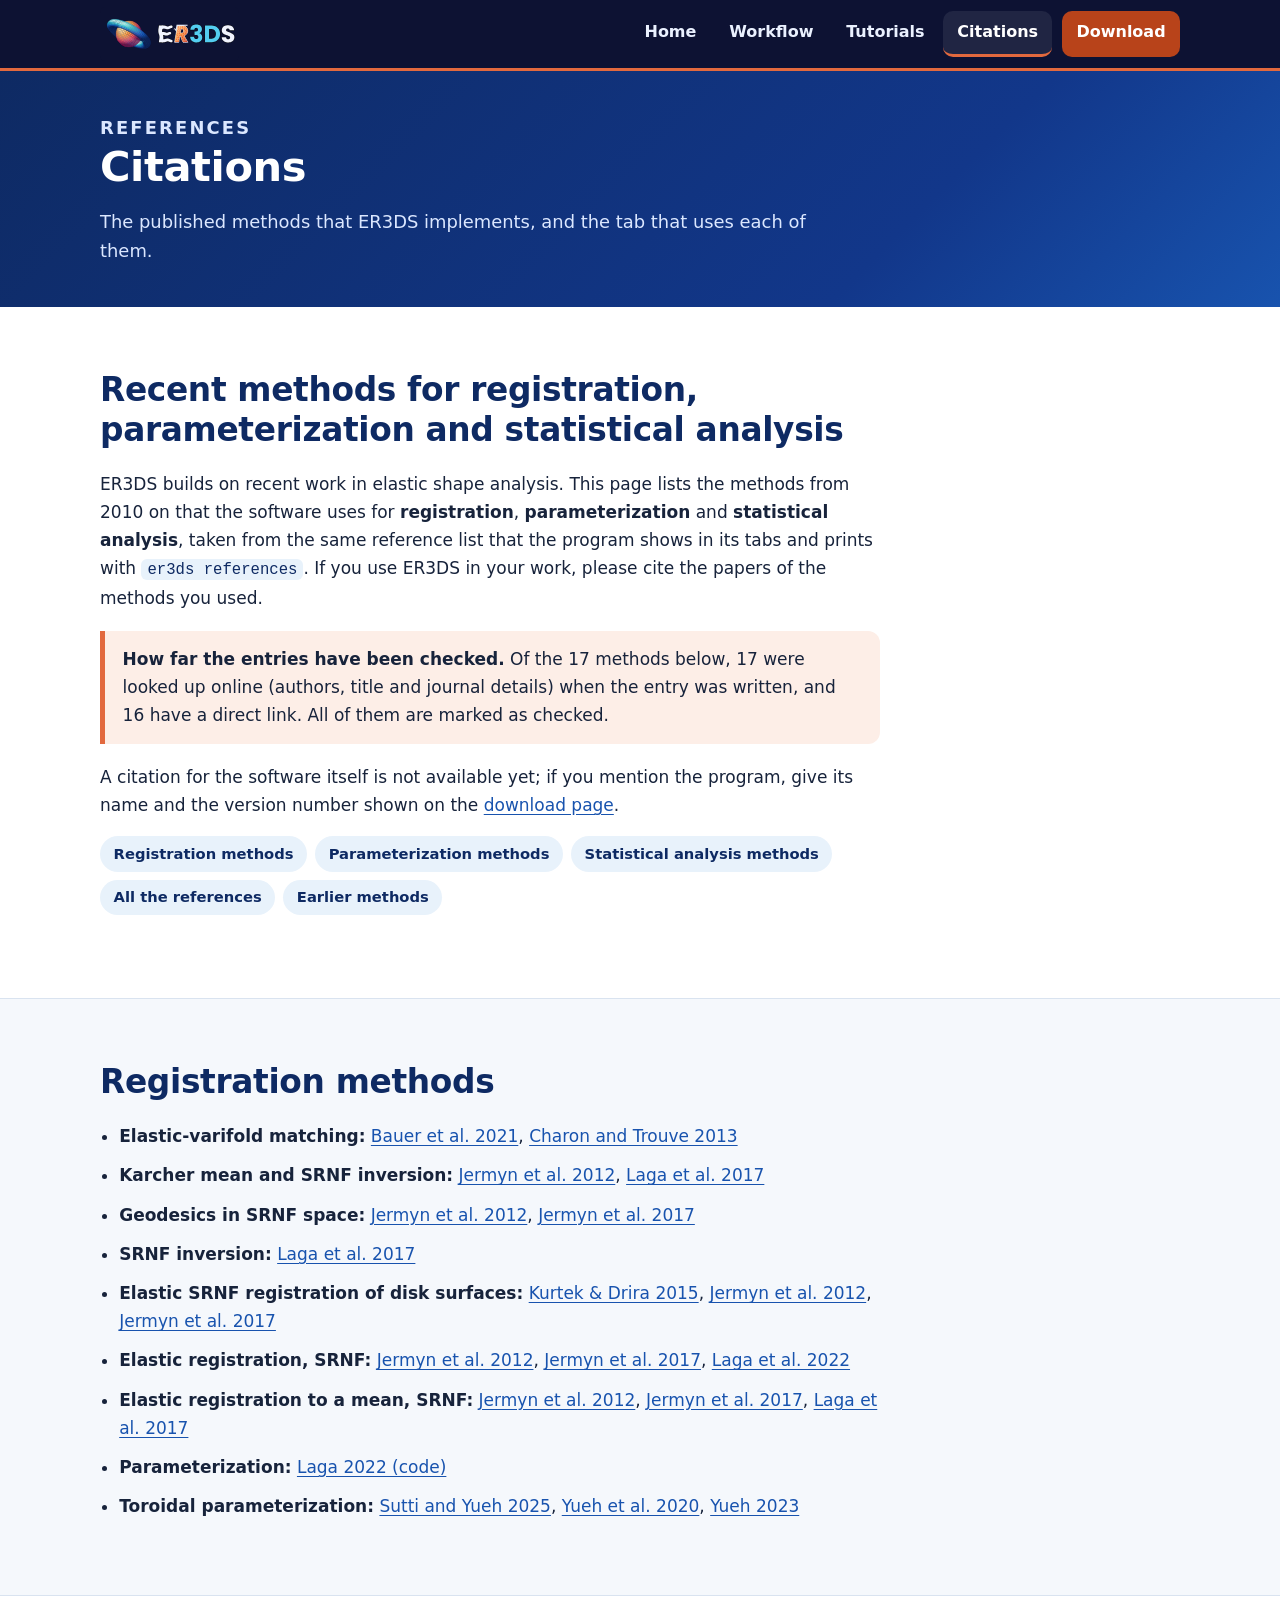
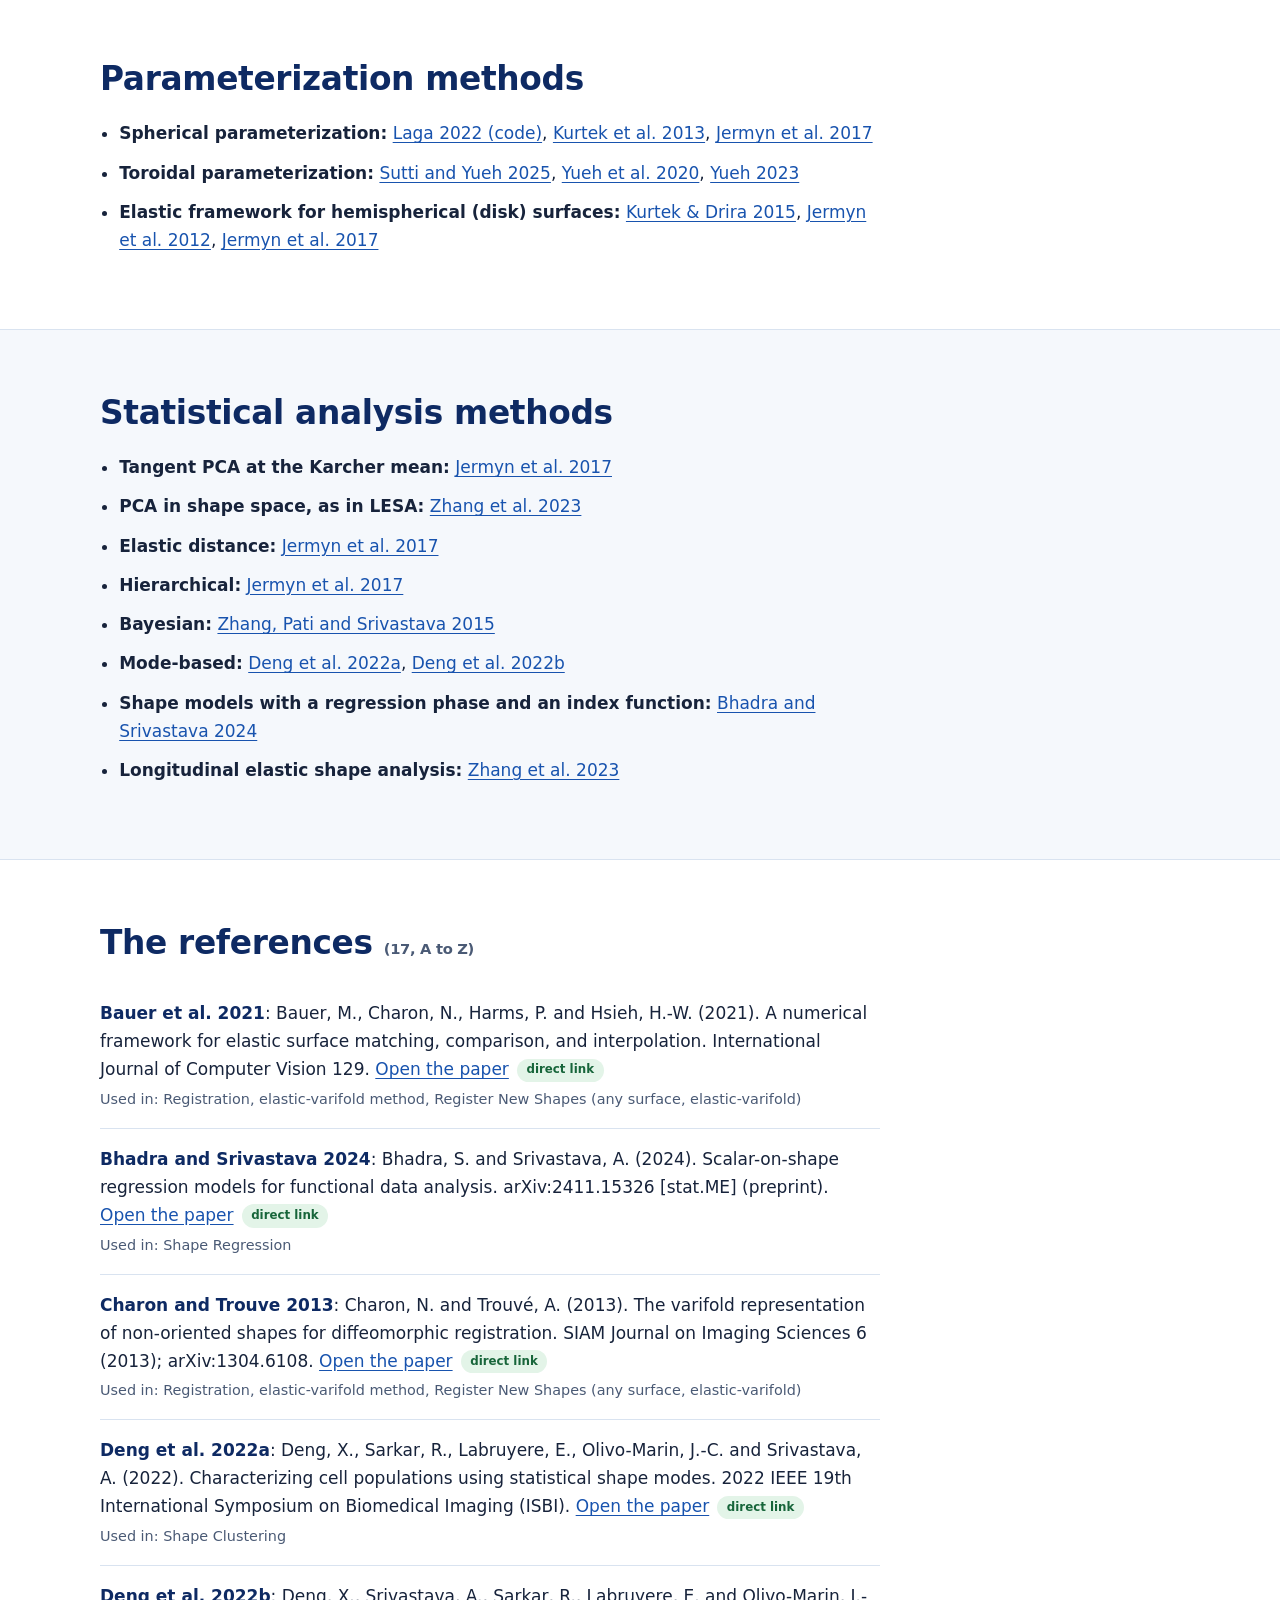
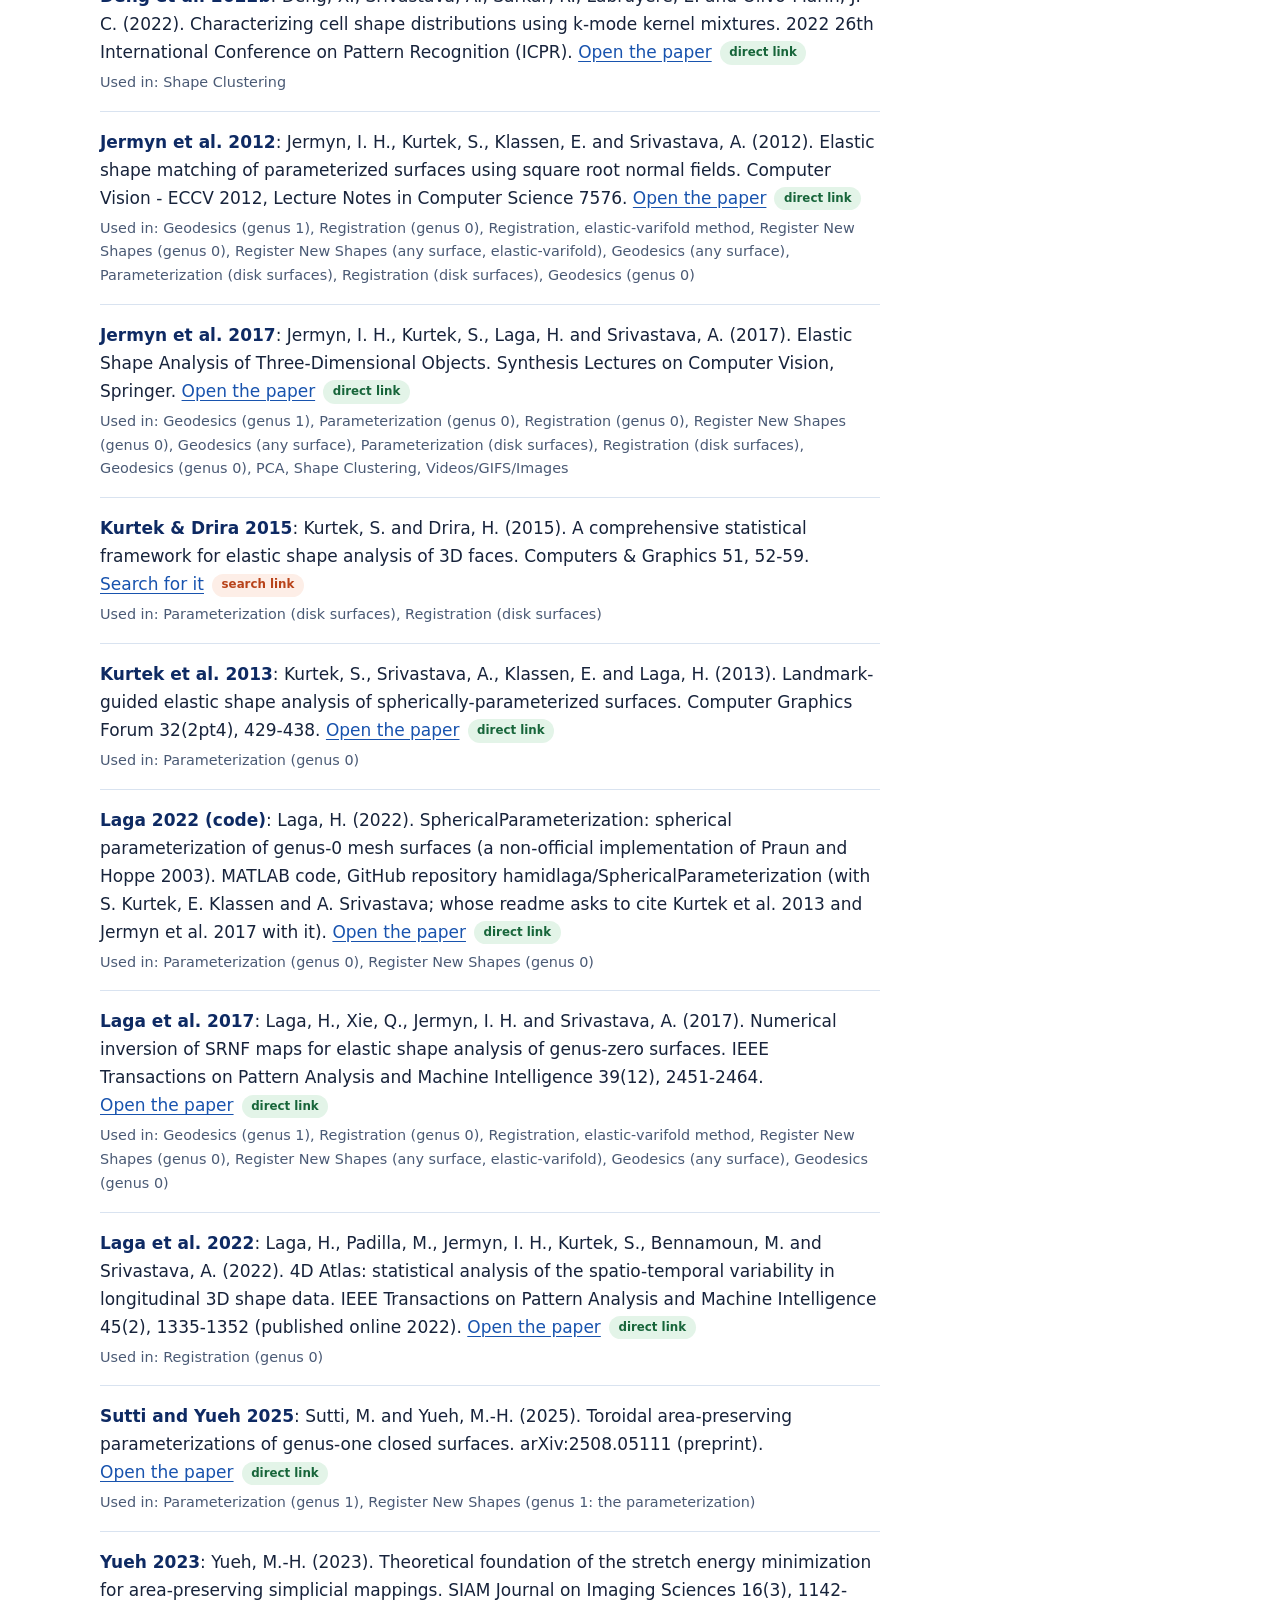
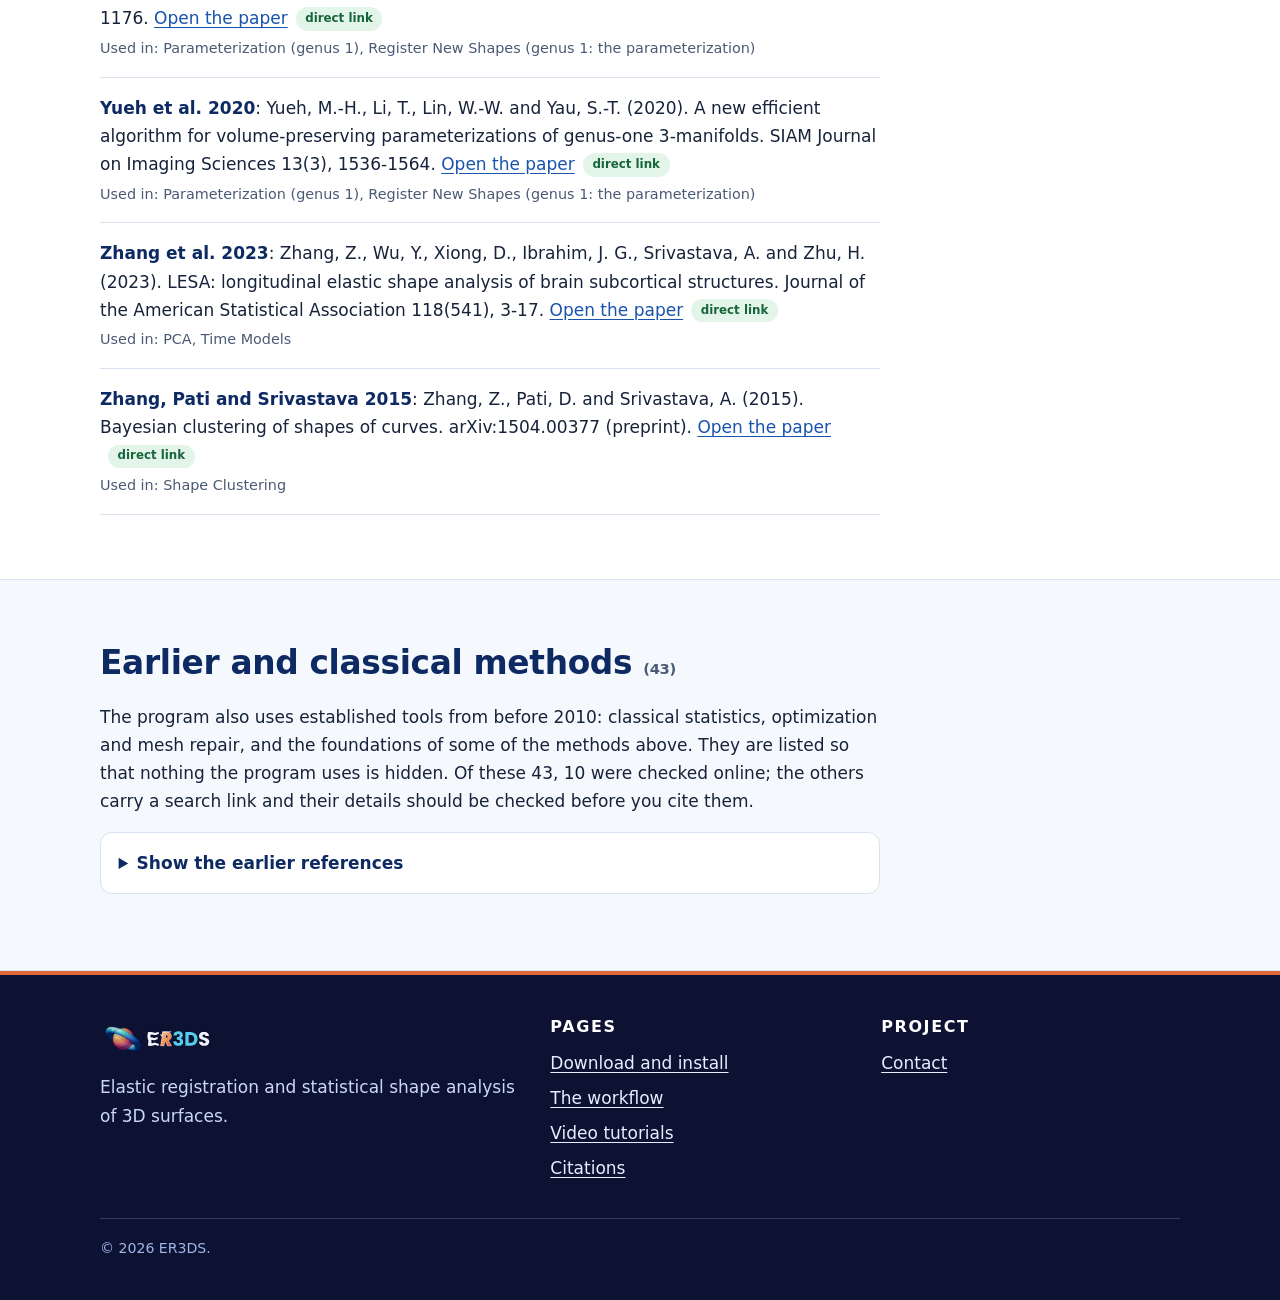
==== commit aadcb907: "Update citations.html" ====
--- a/citations.html
+++ b/citations.html
@@ -189,9 +189,9 @@
       <div>
         <h2>Project</h2>
         <ul>
-          <li><a href="downloads/ER3DS_manual.pdf" data-release-link="manual">Manual (PDF)</a></li>
-          <li><a href="download.html" data-site="github" hidden>Source on GitHub</a></li>
-          <li><a href="download.html" data-site="issues" hidden>Report a problem</a></li>
+          <!-- <li><a href="downloads/ER3DS_manual.pdf" data-release-link="manual">Manual (PDF)</a></li> -->
+          <!-- <li><a href="download.html" data-site="github" hidden>Source on GitHub</a></li> -->
+          <!-- <li><a href="download.html" data-site="issues" hidden>Report a problem</a></li> -->
           <li><a href="download.html" data-site="contact" hidden>Contact</a></li>
         </ul>
       </div>
